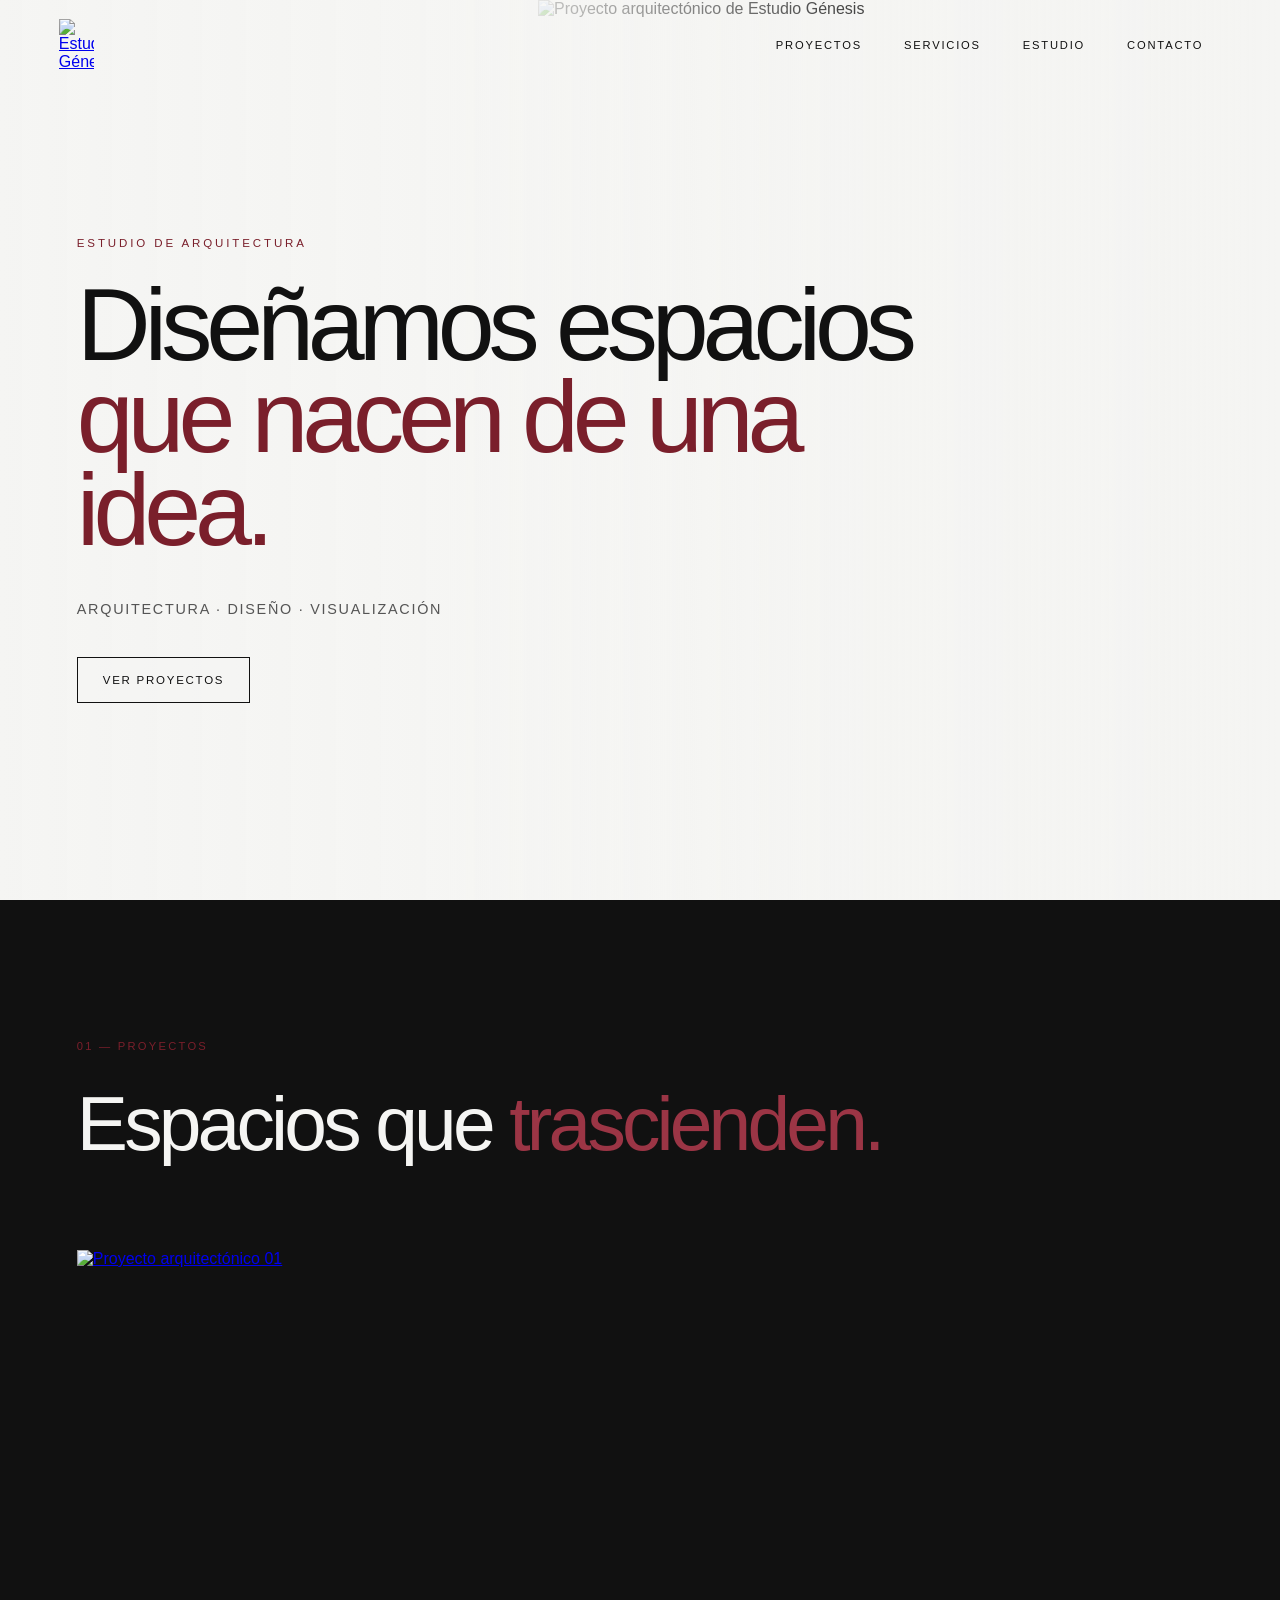
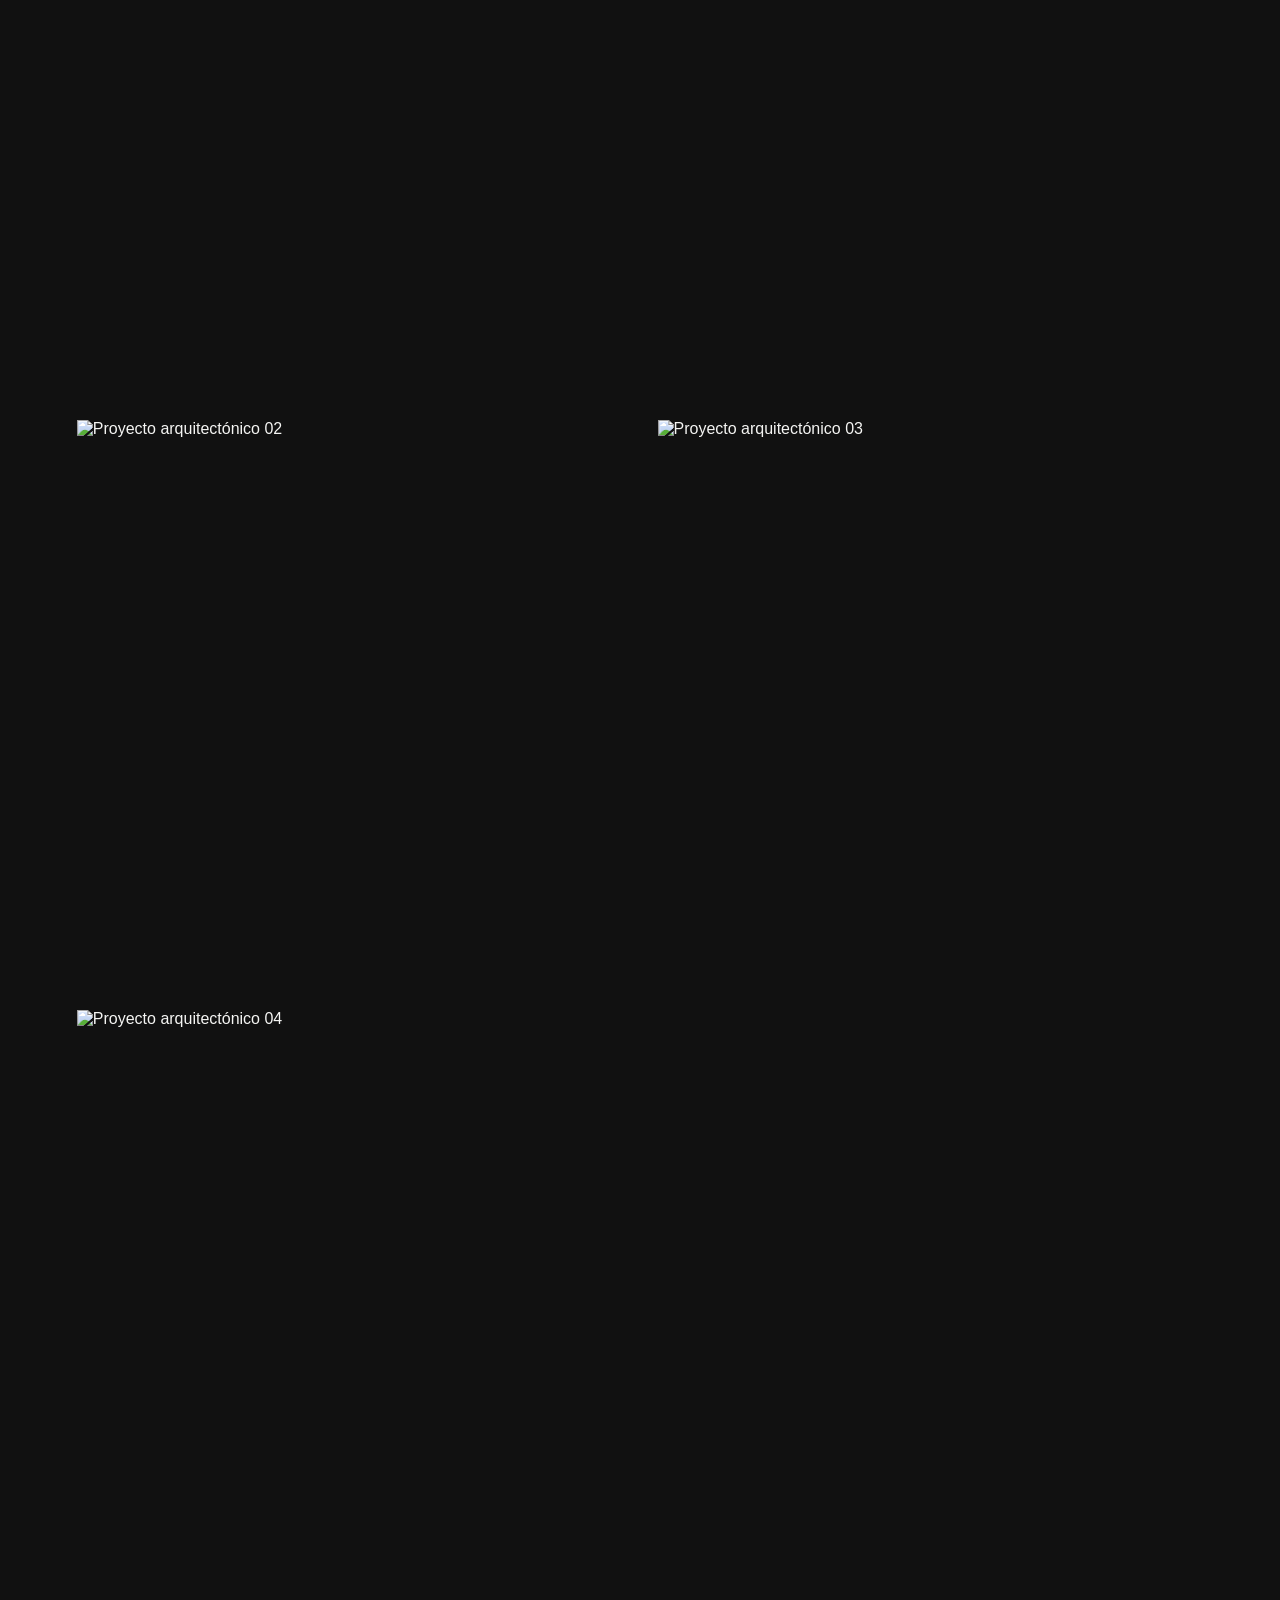
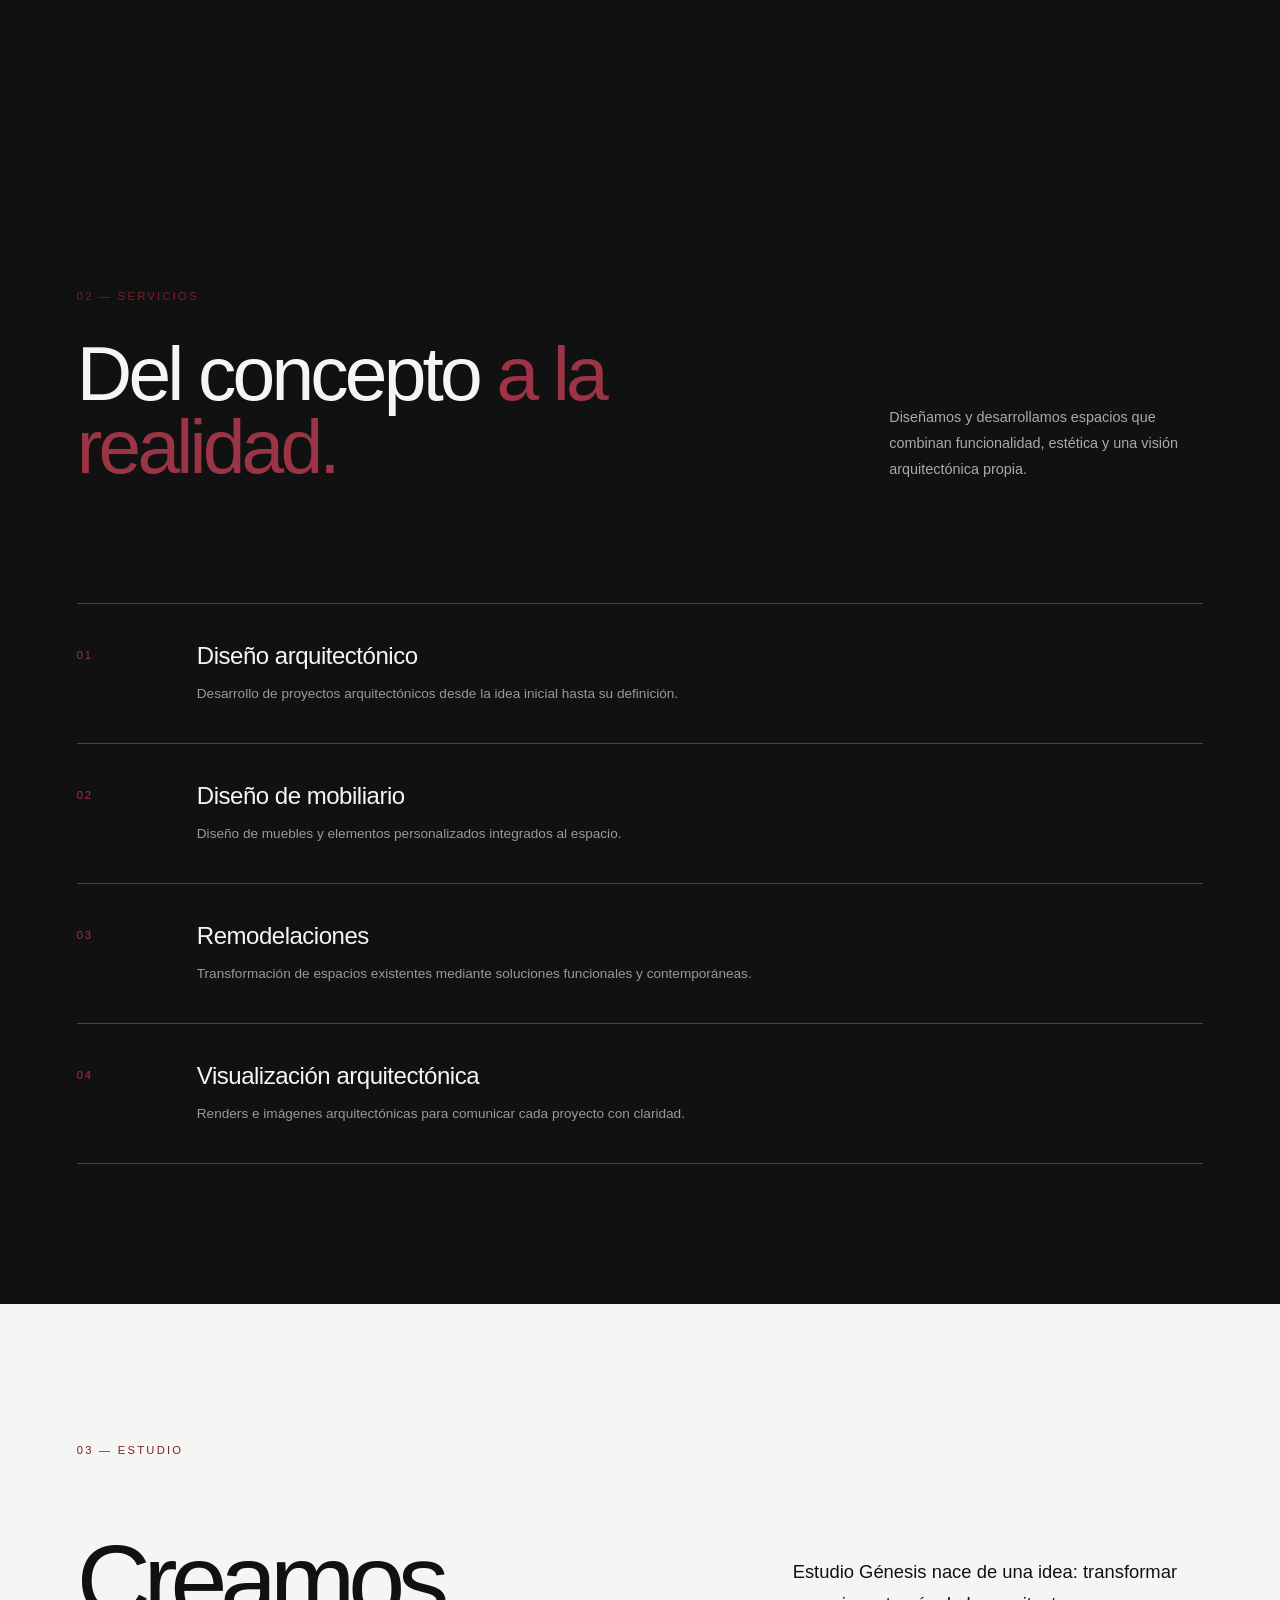
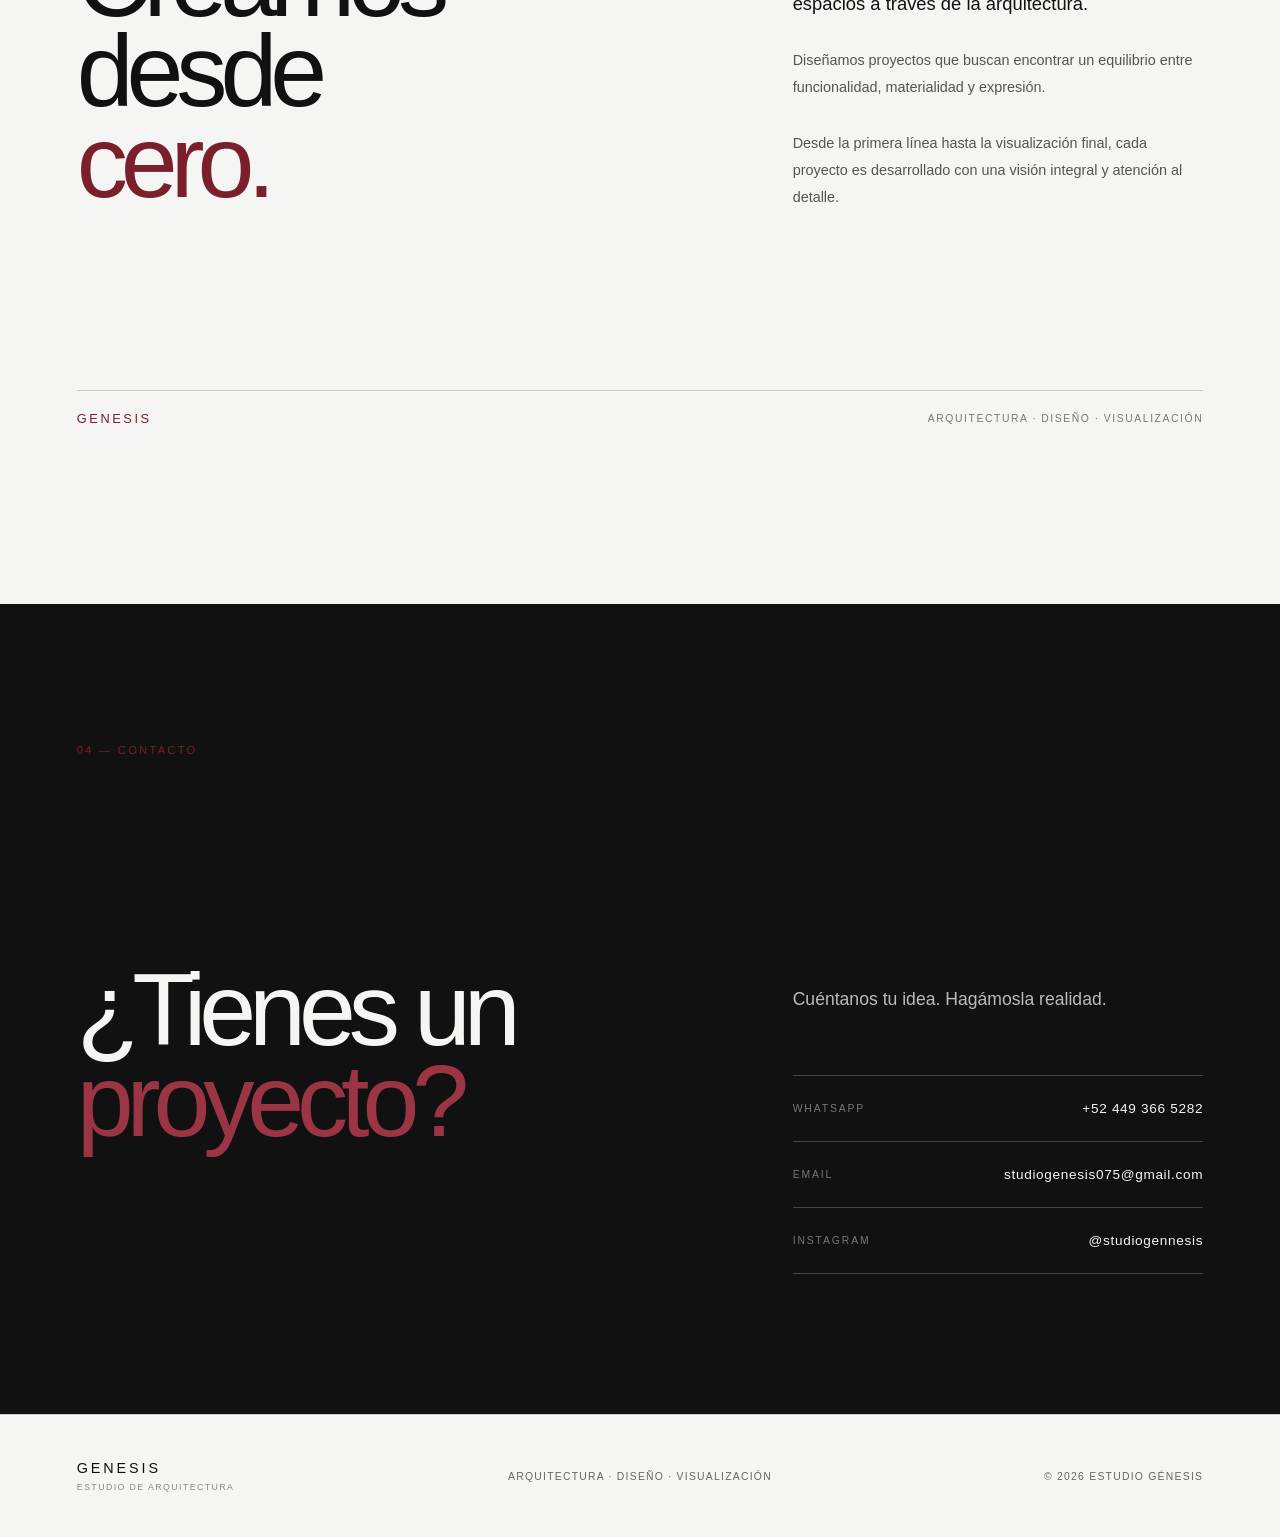
==== index.html @ 234ef37f "Add files via upload" ====
<!DOCTYPE html>
<html lang="es">

<head>

    <meta charset="UTF-8">

    <meta name="viewport" content="width=device-width, initial-scale=1.0">

    <title>Estudio Génesis — Arquitectura</title>

    <link rel="stylesheet" href="style.css">

</head>


<body>

    <!-- PANTALLA DE ENTRADA -->
<div class="intro-screen">

    <p class="intro-welcome">BIENVENIDO</p>

    <img
        src="images/logo.png"
        alt="Estudio Génesis"
        class="intro-logo">

    <img
        src="images/intro.jpg"
        alt=""
        class="intro-image">

</div>


    <!-- NAVEGACIÓN -->

    <header class="header">

        <a href="#" class="logo">
            <a href="#" class="logo">
    <img src="images/logo.png" alt="Estudio Génesis">
</a>
        </a>


        <nav class="nav">

            <a href="#proyectos">Proyectos</a>

            <a href="#servicios">Servicios</a>

            <a href="#estudio">Estudio</a>

            <a href="#contacto">Contacto</a>

        </nav>

    </header>



           <!-- HERO -->

        <section class="hero">

            <div class="hero-image">

                <img
                    src="images/proyecto-01.png"
                    alt="Proyecto arquitectónico de Estudio Génesis">

            </div>


            <div class="hero-overlay"></div>


            <div class="hero-content">

                <p class="eyebrow">
                    ESTUDIO DE ARQUITECTURA
                </p>


                <h1>

                    Diseñamos espacios

                    <span>
                        que nacen de una idea.
                    </span>

                </h1>


                <p class="description">

                    Arquitectura · Diseño · Visualización

                </p>


                <a href="#proyectos" class="button">
    VER PROYECTOS
</a>

            </div>

        </section>



                <!-- PROYECTOS -->

        <section id="proyectos" class="projects">


            <p class="section-number">
                01 — PROYECTOS
            </p>


            <h2>

                Espacios que
                <span>trascienden.</span>

            </h2>


            <div class="project-grid">


                <a href="proyecto-01.html" class="project-item project-large">

    <img
        src="images/proyecto-01.png"
        alt="Proyecto arquitectónico 01">

    <div class="project-info">
        <span>01</span>
        <h3>Proyecto residencial</h3>
    </div>

</a>



                <div class="project-item">

                    <img
                        src="images/proyecto-02.png"
                        alt="Proyecto arquitectónico 02">

                    <div class="project-info">

                        <span>02</span>

                        <h3>
                            Diseño arquitectónico
                        </h3>

                    </div>

                </div>



                <div class="project-item">

                    <img
                        src="images/proyecto-03.png"
                        alt="Proyecto arquitectónico 03">

                    <div class="project-info">

                        <span>03</span>

                        <h3>
                            Visualización arquitectónica
                        </h3>

                    </div>

                </div>



                <div class="project-item project-wide">

                    <img
                        src="images/proyecto-04.png"
                        alt="Proyecto arquitectónico 04">

                    <div class="project-info">

                        <span>04</span>

                        <h3>
                            Espacio contemporáneo
                        </h3>

                    </div>

                </div>


            </div>

        </section>



                <!-- SERVICIOS -->

        <section id="servicios" class="services">

            <p class="section-number">
                02 — SERVICIOS
            </p>


            <div class="services-header">

                <h2>

                    Del concepto
                    <span>a la realidad.</span>

                </h2>


                <p class="services-intro">

                    Diseñamos y desarrollamos espacios
                    que combinan funcionalidad, estética
                    y una visión arquitectónica propia.

                </p>

            </div>


            <div class="services-list">


                <div class="service">

                    <span class="service-number">
                        01
                    </span>

                    <div>

                        <h3>
                            Diseño arquitectónico
                        </h3>

                        <p>
                            Desarrollo de proyectos
                            arquitectónicos desde la idea
                            inicial hasta su definición.
                        </p>

                    </div>

                </div>



                <div class="service">

                    <span class="service-number">
                        02
                    </span>

                    <div>

                        <h3>
                            Diseño de mobiliario
                        </h3>

                        <p>
                            Diseño de muebles y elementos
                            personalizados integrados
                            al espacio.
                        </p>

                    </div>

                </div>



                <div class="service">

                    <span class="service-number">
                        03
                    </span>

                    <div>

                        <h3>
                            Remodelaciones
                        </h3>

                        <p>
                            Transformación de espacios
                            existentes mediante soluciones
                            funcionales y contemporáneas.
                        </p>

                    </div>

                </div>



                <div class="service">

                    <span class="service-number">
                        04
                    </span>

                    <div>

                        <h3>
                            Visualización arquitectónica
                        </h3>

                        <p>
                            Renders e imágenes arquitectónicas
                            para comunicar cada proyecto
                            con claridad.
                        </p>

                    </div>

                </div>


            </div>

        </section>



                <!-- ESTUDIO -->

        <section id="estudio" class="about">

            <p class="section-number">
                03 — ESTUDIO
            </p>


            <div class="about-content">


                <div class="about-title">

                    <h2>

                        Creamos desde
                        <span>cero.</span>

                    </h2>

                </div>



                <div class="about-text">

                    <p class="about-lead">

                        Estudio Génesis nace de una idea:
                        transformar espacios a través
                        de la arquitectura.

                    </p>


                    <p>

                        Diseñamos proyectos que buscan
                        encontrar un equilibrio entre
                        funcionalidad, materialidad y
                        expresión.

                    </p>


                    <p>

                        Desde la primera línea hasta la
                        visualización final, cada proyecto
                        es desarrollado con una visión
                        integral y atención al detalle.

                    </p>

                </div>


            </div>


            <div class="about-line">

                <span>GENESIS</span>

                <span>ARQUITECTURA · DISEÑO · VISUALIZACIÓN</span>

            </div>


        </section>



                <!-- CONTACTO -->

        <section id="contacto" class="contact">

            <p class="section-number">
                04 — CONTACTO
            </p>


            <div class="contact-content">


                <div class="contact-title">

                    <h2>

                        ¿Tienes un
                        <span>proyecto?</span>

                    </h2>

                </div>



                <div class="contact-info">

                    <p class="contact-intro">

                        Cuéntanos tu idea.
                        Hagámosla realidad.

                    </p>


                    <a
                        href="https://wa.me/524493665282"
                        class="contact-link"
                        target="_blank">

                        <span>WHATSAPP</span>

                        <strong>
                            +52 449 366 5282
                        </strong>

                    </a>


                    <a
                        href="mailto:studiogenesis075@gmail.com"
                        class="contact-link">

                        <span>EMAIL</span>

                        <strong>
                            studiogenesis075@gmail.com
                        </strong>

                    </a>


                    <a
                        href="https://instagram.com/studiogennesis"
                        class="contact-link"
                        target="_blank">

                        <span>INSTAGRAM</span>

                        <strong>
                            @studiogennesis
                        </strong>

                    </a>

                </div>


            </div>


        </section>

    </main>



        <!-- PIE DE PÁGINA -->

    <footer>

        <div class="footer-brand">

            <strong>
                GENESIS
            </strong>

            <span>
                ESTUDIO DE ARQUITECTURA
            </span>

        </div>


        <div class="footer-center">

            <span>
                Arquitectura · Diseño · Visualización
            </span>

        </div>


        <div class="footer-copy">

            <span>
                © 2026 ESTUDIO GÉNESIS
            </span>

        </div>

    </footer>


</body>

<script>
    const projects = document.querySelectorAll(".project-item");

    const projectObserver = new IntersectionObserver(
        (entries) => {

            entries.forEach((entry) => {

                if (entry.isIntersecting) {
                    entry.target.classList.add("show");
                }

            });

        },
        {
            threshold: 0.15
        }
    );

    projects.forEach((project) => {
        projectObserver.observe(project);
    });
</script>

</html>
---- style.css ----
/* =========================================
   ESTUDIO GÉNESIS
   DISEÑO PRINCIPAL
   ========================================= */


/* ---------- CONFIGURACIÓN GENERAL ---------- */

* {
    margin: 0;
    padding: 0;
    box-sizing: border-box;
}


html {
    scroll-behavior: smooth;
    scroll-padding-top: 0px;
}


body {
    background-color: #f5f5f3;
    color: #111111;
    font-family: Arial, Helvetica, sans-serif;
}


/* ---------- HEADER ---------- */

.header {
    width: 100%;
    height: 90px;

    display: flex;
    align-items: center;
    justify-content: space-between;

    padding: 0 6vw;

    position: absolute;
    top: 0;
    left: 0;

    z-index: 100;
}


/* LOGO */

.logo {
    display: flex;
    align-items: center;

    transform: translateX(-350px);
}

.logo img {
    width: 105px;
}


.logo img {
    width: 35px;
    height: auto;

    display: block;
}


/* NAVEGACIÓN */

.nav {
    display: flex;

    align-items: center;

    gap: 42px;
}


.nav a {
    position: relative;

    color: #111111;

    text-decoration: none;

    font-size: 0.7rem;

    font-weight: 500;

    letter-spacing: 0.16em;

    text-transform: uppercase;

    transition: color 0.3s ease;
}


.nav a::after {
    content: "";

    position: absolute;

    left: 0;
    bottom: -8px;

    width: 0;
    height: 1px;

    background-color: #7a1f2b;

    transition: width 0.3s ease;
}


.nav a:hover {
    color: #7a1f2b;
}


.nav a:hover::after {
    width: 100%;
}


/* ---------- HERO ---------- */

.hero {
    min-height: 100vh;

    display: flex;
    align-items: center;

    padding: 120px 6vw 80px;

    position: relative;

    overflow: hidden;
}


.hero-content {
    max-width: 900px;
}


/* TEXTO PEQUEÑO */

.eyebrow {
    font-size: 0.72rem;

    letter-spacing: 0.25em;

    text-transform: uppercase;

    margin-bottom: 30px;

    color: #7a1f2b;
}


/* TITULAR */

.hero h1 {
    font-size: clamp(4rem, 8vw, 8.5rem);

    line-height: 0.9;

    font-weight: 500;

    letter-spacing: -0.06em;

    max-width: 1000px;
}


.hero h1 span {
    display: block;

    color: #7a1f2b;
}


/* DESCRIPCIÓN */

.description {
    margin-top: 45px;

    font-size: 0.9rem;

    letter-spacing: 0.12em;

    text-transform: uppercase;

    color: #555555;
}


/* BOTÓN */

.button {
    display: inline-block;

    margin-top: 40px;

    padding: 16px 25px;

    border: 1px solid #111111;

    color: #111111;

    text-decoration: none;

    font-size: 0.72rem;

    letter-spacing: 0.15em;

    transition: all 0.3s ease;
}


.button:hover {
    background-color: #111111;

    color: #ffffff;
}

.hero-menu {
    display: flex;
    flex-wrap: wrap;
    gap: 14px;
    margin-top: 40px;
}

.hero-menu a {
    display: inline-block;
    padding: 16px 24px;

    border: 1px solid #111111;

    color: #111111;
    text-decoration: none;

    font-size: 0.7rem;
    letter-spacing: 0.15em;
    text-transform: uppercase;

    transition:
        background-color 0.3s ease,
        color 0.3s ease,
        border-color 0.3s ease;
}

.hero-menu a:hover {
    background-color: #111111;
    color: #ffffff;
    border-color: #111111;
}


/* ---------- SECCIONES ---------- */

.projects,
.services,
.about,
.contact {
    min-height: 100vh;

    padding: 140px 6vw;
}

.projects {
    background-color: #111111;
    color: #f5f5f3;
}

.projects h2 span {
    color: #9b3545;
}

.project-info {
    border-color: #444444;
}

.project-info h3 {
    color: #f5f5f3;
}

.project-info span {
    color: #9b3545;
}


/* NÚMERO DE SECCIÓN */

.section-number {
    font-size: 0.7rem;

    letter-spacing: 0.2em;

    color: #7a1f2b;

    margin-bottom: 35px;
}


/* TÍTULOS */

.projects h2,
.services h2,
.about h2,
.contact h2 {
    font-size: clamp(3rem, 6vw, 7rem);

    line-height: 0.95;

    font-weight: 500;

    letter-spacing: -0.05em;
}


.projects h2 span,
.services h2 span,
.about h2 span {
    color: #7a1f2b;
}

.projects h2 span {
    color: #9b3545;
}


/* =========================================
   FOOTER
   ========================================= */

footer {
    padding: 45px 6vw;

    display: grid;

    grid-template-columns: 1fr 1fr 1fr;

    align-items: center;

    border-top: 1px solid #cccccc;

    background-color: #f5f5f3;

    font-size: 0.65rem;

    letter-spacing: 0.12em;

    text-transform: uppercase;

    color: #666666;
}


/* ---------- MARCA ---------- */

.footer-brand {
    display: flex;

    flex-direction: column;

    gap: 6px;
}


.footer-brand strong {
    color: #111111;

    font-size: 0.9rem;

    font-weight: 500;

    letter-spacing: 0.2em;
}


.footer-brand span {
    font-size: 0.55rem;

    letter-spacing: 0.16em;

    color: #888888;
}


/* ---------- CENTRO ---------- */

.footer-center {
    text-align: center;
}


/* ---------- COPYRIGHT ---------- */

.footer-copy {
    text-align: right;
}


/* =========================================
   FOOTER — CELULAR
   ========================================= */

@media (max-width: 600px) {

    footer {
        grid-template-columns: 1fr;

        gap: 25px;

        align-items: start;
    }


    .footer-center {
        text-align: left;
    }


    .footer-copy {
        text-align: left;
    }

}

.hero-menu {
    gap: 10px;
    margin-top: 30px;
}

.hero-menu a {
    padding: 13px 16px;
    font-size: 0.58rem;
    letter-spacing: 0.1em;
}


/* =========================================
   TABLET
   ========================================= */

@media (max-width: 900px) {

    .nav {
        gap: 18px;
    }


    .hero h1 {
        font-size: clamp(3.5rem, 10vw, 6rem);
    }

}


/* =========================================
   CELULAR
   ========================================= */

@media (max-width: 600px) {

    .header {
    padding: 0 4vw;
}


    .nav {
        display: flex;
        gap: 12px;
    }

    .nav a {
        font-size: 0.55rem;
        letter-spacing: 0.08em;
    }


    .hero {
        padding: 120px 5vw 70px;
    }


    .hero h1 {
        font-size: clamp(3.3rem, 15vw, 5rem);

        line-height: 0.92;
    }


    .projects,
    .services,
    .about,
    .contact {
        padding: 100px 5vw;
    }


    footer {
        flex-direction: column;

        gap: 15px;
    }

}
/* =========================================
   GALERÍA DE PROYECTOS
   ========================================= */

.project-grid {
    margin-top: 90px;

    display: grid;

    grid-template-columns: repeat(2, 1fr);

    gap: 70px 35px;
}


/* ---------- TARJETAS ---------- */

.project-item {
    position: relative;
    overflow: hidden;
    cursor: pointer;

    opacity: 0;
    transform: translateY(60px);
    transition:
        opacity 1s ease,
        transform 1s cubic-bezier(0.22, 1, 0.36, 1);
}

.project-item.show {
    opacity: 1;
    transform: translateY(0);
}

.project-item::after {
    content: "";
    position: absolute;
    inset: 0;
    background: rgba(0, 0, 0, 0.25);
    opacity: 0;
    transition: opacity 0.5s ease;
    pointer-events: none;
}

.project-item:hover::after {
    opacity: 1;
}


/* ---------- IMÁGENES ---------- */

.project-item img {
    width: 100%;

    height: 520px;

    object-fit: cover;

    display: block;

    transition: transform 0.8s ease;
}


/* PROYECTO PRINCIPAL */

.project-large {
    grid-column: span 2;
}


.project-large img {
    height: 700px;
}


/* PROYECTO ANCHO */

.project-wide {
    grid-column: span 2;
}


.project-wide img {
    height: 600px;
}


/* ---------- EFECTO HOVER ---------- */

.project-item:hover img {
    transform: scale(1.035);
}


/* ---------- INFORMACIÓN ---------- */

.project-info {
    position: absolute;
    left: 35px;
    right: 35px;
    bottom: 30px;

    display: flex;
    justify-content: space-between;
    align-items: baseline;

    padding-top: 18px;
    border-top: 1px solid rgba(245, 245, 243, 0.35);

    opacity: 0;
    transform: translateY(20px);

    transition:
        opacity 0.5s ease,
        transform 0.5s ease;

    z-index: 3;
}

.project-item:hover .project-info {
    opacity: 1;
    transform: translateY(0);

    left: 20px;
    right: 20px;
    bottom: 20px;
}


.project-info span {
    font-size: 0.65rem;

    letter-spacing: 0.15em;

    color: #7a1f2b;
}


.project-info h3 {
    font-size: 0.85rem;

    font-weight: 400;

    letter-spacing: 0.08em;

    text-transform: uppercase;
}


/* =========================================
   GALERÍA — CELULAR
   ========================================= */

@media (max-width: 600px) {

    .project-grid {
        grid-template-columns: 1fr;

        gap: 50px;

        margin-top: 60px;
    }


    .project-large,
    .project-wide {
        grid-column: span 1;
    }


    .project-item img,
    .project-large img,
    .project-wide img {
        height: 420px;
    }


    .project-info h3 {
        font-size: 0.7rem;
    }

}
/* =========================================
   HERO — IMAGEN ARQUITECTÓNICA
   ========================================= */

.hero {
    position: relative;

    min-height: 100vh;

    overflow: hidden;
}


/* ---------- IMAGEN ---------- */

.hero-image {
    position: absolute;
    top: 0;
    right: 0;
    width: 58%;
    height: 100%;
    z-index: 0;

    opacity: 0;

    animation: heroImageIn 1.4s ease-out 2.2s forwards;
}

@keyframes heroImageIn {

    from {
        opacity: 0;
        transform: scale(1.03);
    }

    to {
        opacity: 1;
        transform: scale(1);
    }

}


.hero-image img {
    width: 100%;
    height: 100%;

    object-fit: cover;

    display: block;
}


/* ---------- DEGRADADO ---------- */

.hero-overlay {
    position: absolute;

    inset: 0;

    z-index: 1;

    background:
        linear-gradient(
            90deg,
            #f5f5f3 0%,
            rgba(245,245,243,0.96) 35%,
            rgba(245,245,243,0.25) 65%,
            rgba(245,245,243,0) 100%
        );
}


/* ---------- CONTENIDO ---------- */

.hero-content {
    position: relative;
    z-index: 2;
    max-width: 900px;

    opacity: 0;

    animation: heroContentIn 1s ease-out 2.3s forwards;
}

@keyframes heroContentIn {

    from {
        opacity: 0;
        transform: translateY(25px);
    }

    to {
        opacity: 1;
        transform: translateY(0);
    }

}


/* ---------- AJUSTE DEL TÍTULO ---------- */

.hero h1 {
    max-width: 850px;
}


/* ---------- BOTÓN ---------- */

.hero .button {
    background-color: rgba(245,245,243,0.75);

    backdrop-filter: blur(5px);
}


/* =========================================
   HERO — CELULAR
   ========================================= */

@media (max-width: 600px) {

    .hero {
        min-height: 100vh;

        align-items: flex-end;
    }


    .hero-image {
        width: 100%;

        height: 65%;
    }


    .hero-overlay {
        background:
            linear-gradient(
                180deg,
                rgba(245,245,243,0) 0%,
                rgba(245,245,243,0.15) 35%,
                #f5f5f3 78%
            );
    }


    .hero-content {
        padding-bottom: 20px;
    }

}
/* =========================================
   SERVICIOS
   ========================================= */

.services {
    background-color: #111111;

    color: #f5f5f3;
}


/* ---------- ENCABEZADO ---------- */

.services-header {
    display: grid;

    grid-template-columns: 1.4fr 0.6fr;

    gap: 80px;

    align-items: end;

    margin-bottom: 120px;
}


.services-header h2 {
    margin: 0;
}


.services-header h2 span {
    color: #9b3545;
}


.services-intro {
    max-width: 400px;

    font-size: 0.9rem;

    line-height: 1.8;

    color: #aaaaaa;
}


/* ---------- LISTA ---------- */

.services-list {
    border-top: 1px solid #444444;
}


/* ---------- SERVICIO ---------- */

.service {
    display: grid;

    grid-template-columns: 80px 1fr;

    gap: 40px;

    padding: 38px 0;

    border-bottom: 1px solid #444444;

    transition: padding-left 0.4s ease;
}


.service:hover {
    padding-left: 20px;
}


/* ---------- NÚMERO ---------- */

.service-number {
    font-size: 0.7rem;

    letter-spacing: 0.15em;

    color: #9b3545;

    padding-top: 7px;
}


/* ---------- TÍTULO ---------- */

.service h3 {
    margin: 0;

    font-size: 1.5rem;

    font-weight: 400;

    letter-spacing: -0.02em;
}


/* ---------- DESCRIPCIÓN ---------- */

.service p {
    max-width: 600px;

    margin-top: 12px;

    font-size: 0.85rem;

    line-height: 1.7;

    color: #999999;
}


/* =========================================
   SERVICIOS — CELULAR
   ========================================= */

@media (max-width: 600px) {

    .services-header {
        grid-template-columns: 1fr;

        gap: 40px;

        margin-bottom: 70px;
    }


    .service {
        grid-template-columns: 45px 1fr;

        gap: 20px;

        padding: 30px 0;
    }


    .service h3 {
        font-size: 1.2rem;
    }


    .service:hover {
        padding-left: 0;
    }

}
/* =========================================
   ESTUDIO / ABOUT
   ========================================= */

.about {
    background-color: #f5f5f3;
}


/* ---------- CONTENIDO ---------- */

.about-content {
    display: grid;

    grid-template-columns: 1.2fr 0.8fr;

    gap: 100px;

    align-items: start;

    margin-top: 80px;
}


/* ---------- TÍTULO ---------- */

.about-title h2 {
    margin: 0;

    font-size: clamp(4rem, 8vw, 9rem);

    line-height: 0.88;

    font-weight: 500;

    letter-spacing: -0.07em;
}


.about-title h2 span {
    display: block;

    color: #7a1f2b;
}


/* ---------- TEXTO ---------- */

.about-text {
    max-width: 520px;

    padding-top: 20px;
}


.about-text p {
    margin-bottom: 28px;

    font-size: 0.9rem;

    line-height: 1.9;

    color: #555555;
}


.about-text .about-lead {
    font-size: 1.15rem;

    line-height: 1.7;

    color: #111111;
}


/* ---------- LÍNEA INFERIOR ---------- */

.about-line {
    display: flex;

    justify-content: space-between;

    align-items: center;

    margin-top: 150px;

    padding-top: 20px;

    border-top: 1px solid #cccccc;

    font-size: 0.65rem;

    letter-spacing: 0.15em;

    color: #777777;
}


.about-line span:first-child {
    color: #7a1f2b;

    font-size: 0.8rem;

    letter-spacing: 0.2em;
}


/* =========================================
   ESTUDIO — CELULAR
   ========================================= */

@media (max-width: 600px) {

    .about-content {
        grid-template-columns: 1fr;

        gap: 50px;

        margin-top: 50px;
    }


    .about-title h2 {
        font-size: clamp(4rem, 16vw, 6rem);
    }


    .about-text {
        padding-top: 0;
    }


    .about-line {
        flex-direction: column;

        align-items: flex-start;

        gap: 15px;

        margin-top: 80px;
    }

}
/* =========================================
   CONTACTO
   ========================================= */

.contact {
    background-color: #111111;

    color: #f5f5f3;

    min-height: 90vh;

    display: flex;

    flex-direction: column;

    justify-content: space-between;
}


/* ---------- CONTENIDO ---------- */

.contact-content {
    display: grid;

    grid-template-columns: 1.2fr 0.8fr;

    gap: 100px;

    margin-top: 80px;
}


/* ---------- TÍTULO ---------- */

.contact-title h2 {
    margin: 0;

    font-size: clamp(4rem, 8vw, 9rem);

    line-height: 0.88;

    font-weight: 500;

    letter-spacing: -0.07em;
}


.contact-title h2 span {
    display: block;

    color: #9b3545;
}


/* ---------- INFORMACIÓN ---------- */

.contact-info {
    max-width: 500px;

    padding-top: 20px;
}


.contact-intro {
    margin-bottom: 60px;

    font-size: 1.1rem;

    line-height: 1.7;

    color: #bbbbbb;
}


/* ---------- ENLACES ---------- */

.contact-link {
    display: flex;

    justify-content: space-between;

    align-items: center;

    gap: 30px;

    padding: 25px 0;

    border-top: 1px solid #444444;

    color: #f5f5f3;

    text-decoration: none;

    transition: padding-left 0.4s ease;
}


.contact-link:last-child {
    border-bottom: 1px solid #444444;
}


.contact-link:hover {
    padding-left: 15px;

    color: #9b3545;
}


.contact-link span {
    font-size: 0.65rem;

    letter-spacing: 0.18em;

    color: #777777;
}


.contact-link strong {
    font-size: 0.85rem;

    font-weight: 400;

    letter-spacing: 0.05em;

    text-align: right;
}


/* =========================================
   CONTACTO — CELULAR
   ========================================= */

@media (max-width: 600px) {

    .contact-content {
        grid-template-columns: 1fr;

        gap: 60px;

        margin-top: 50px;
    }


    .contact-title h2 {
        font-size: clamp(4rem, 16vw, 6rem);
    }


    .contact-info {
        padding-top: 0;
    }


    .contact-intro {
        margin-bottom: 40px;
    }


    .contact-link {
        flex-direction: column;

        align-items: flex-start;

        gap: 10px;
    }


    .contact-link strong {
        text-align: left;

        font-size: 0.8rem;
    }


    .contact-link:hover {
        padding-left: 0;
    }

}

/* PANTALLA DE ENTRADA */

.intro-screen {
    position: fixed;
    inset: 0;

    background-color: #f5f5f3;

    display: flex;
    align-items: center;
    justify-content: center;

    z-index: 9999;

    animation: introScreen 2.5s ease-in-out forwards;
    pointer-events: none;
}

.intro-welcome {
    position: absolute;

    color: #7a1f2b;

    font-family: "Segoe Print", "Bradley Hand", cursive;
    font-size: clamp(3rem, 7vw, 6rem);
    font-weight: 400;
    letter-spacing: 0.03em;
    line-height: 1;

    text-transform: uppercase;
    margin: 0;

    opacity: 0;
    transform: translateY(30px);
    animation: welcomeIn 1s cubic-bezier(0.22, 1, 0.36, 1) 0.2s forwards;
}

@keyframes welcomeIn {

    from {
        opacity: 0;
        transform: translateY(30px);
    }

    to {
        opacity: 1;
        transform: translateY(0);
    }

}

@keyframes introScreen {

    0% {
        opacity: 1;
    }

    70% {
        opacity: 1;
    }

    100% {
        opacity: 0;
        visibility: hidden;
    }

}

.intro-logo {
    width: 360px;
    max-width: 70vw;
    height: auto;
    display: block;

    opacity: 0;

    animation: introLogo 2.3s ease-in-out forwards;
}

@keyframes introLogo {

    0% {
        opacity: 0;
        transform: scale(0.96);
    }

    25% {
        opacity: 1;
        transform: scale(1);
    }

    65% {
        opacity: 1;
        transform: scale(1);
    }

    100% {
        opacity: 0;
        transform: scale(1.02);
    }

}

@keyframes introLogo {

    0% {
        opacity: 0;
    }

    25% {
        opacity: 1;
    }

    65% {
        opacity: 1;
    }

    100% {
        opacity: 0;
    }

}

/* ========================================
   PÁGINA INDIVIDUAL DE PROYECTO
======================================== */

.project-page {
    background-color: #f5f5f3;
    color: #111111;
}


/* HERO DEL PROYECTO */

.project-hero {
    min-height: 75vh;
    padding: 180px 6vw 80px;

    display: flex;
    flex-direction: column;
    justify-content: flex-end;
}

.project-hero h1 {
    max-width: 1000px;
    margin: 0;

    font-size: clamp(4rem, 9vw, 10rem);
    line-height: 0.88;
    font-weight: 500;
    letter-spacing: -0.07em;
}

.project-hero h1 span {
    display: block;
    color: #7a1f2b;
}

.project-meta {
    display: flex;
    gap: 50px;

    margin-top: 60px;
    padding-top: 20px;

    border-top: 1px solid #cccccc;

    font-size: 0.65rem;
    letter-spacing: 0.16em;
    color: #666666;
}


/* IMAGEN PRINCIPAL */

.project-main-image {
    width: 100%;
    padding: 0 6vw;
}

.project-main-image img {
    width: 100%;
    height: 75vh;

    object-fit: cover;
    display: block;
}


/* DESCRIPCIÓN */

.project-description {
    display: grid;
    grid-template-columns: 1fr 1fr;
    gap: 100px;

    padding: 150px 12vw;
}

.project-description p {
    max-width: 550px;

    margin-bottom: 30px;

    font-size: 1rem;
    line-height: 1.9;
    color: #555555;
}

.project-description div:last-child p:first-child {
    font-size: 1.25rem;
    line-height: 1.7;
    color: #111111;
}


/* IMAGEN SECUNDARIA */

.project-secondary-image {
    width: 70%;
    margin-left: 18%;
}

.project-secondary-image img {
    width: 100%;
    height: 650px;

    object-fit: cover;
    display: block;
}


/* NAVEGACIÓN */

.project-navigation {
    display: flex;
    justify-content: space-between;
    align-items: center;

    margin: 150px 6vw 100px;
    padding-top: 25px;

    border-top: 1px solid #cccccc;
}

.project-navigation a {
    color: #111111;
    text-decoration: none;

    font-size: 0.65rem;
    letter-spacing: 0.16em;

    transition: color 0.3s ease;
}

.project-navigation a:hover {
    color: #7a1f2b;
}


/* RESPONSIVE */

@media (max-width: 600px) {

    .project-hero {
        min-height: 70vh;
        padding: 150px 5vw 60px;
    }

    .project-hero h1 {
        font-size: clamp(4rem, 17vw, 6rem);
    }

    .project-meta {
        flex-direction: column;
        gap: 12px;
        margin-top: 45px;
    }

    .project-main-image {
        padding: 0 5vw;
    }

    .project-main-image img {
        height: 55vh;
    }

    .project-description {
        grid-template-columns: 1fr;
        gap: 40px;

        padding: 100px 5vw;
    }

    .project-secondary-image {
        width: 90%;
        margin-left: 5%;
    }

    .project-secondary-image img {
        height: 450px;
    }

    .project-navigation {
        margin: 100px 5vw 70px;
    }

}
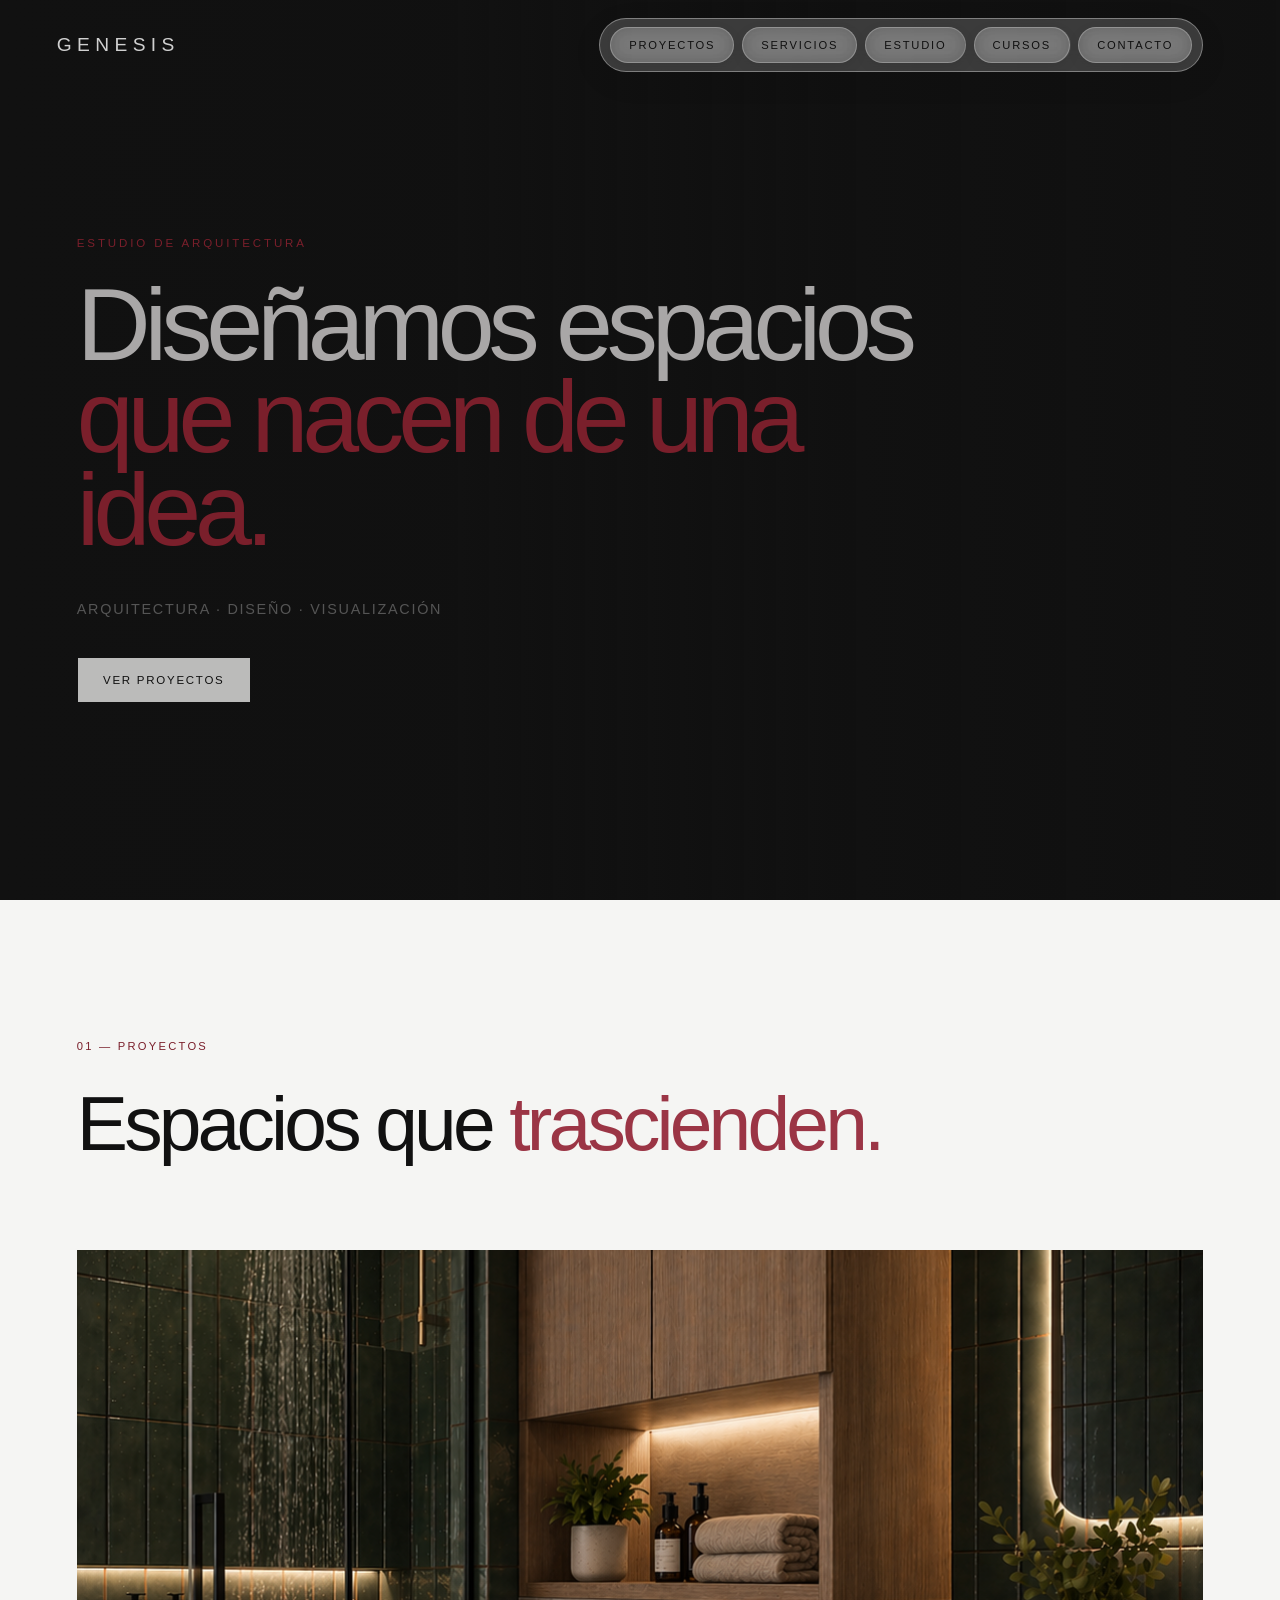
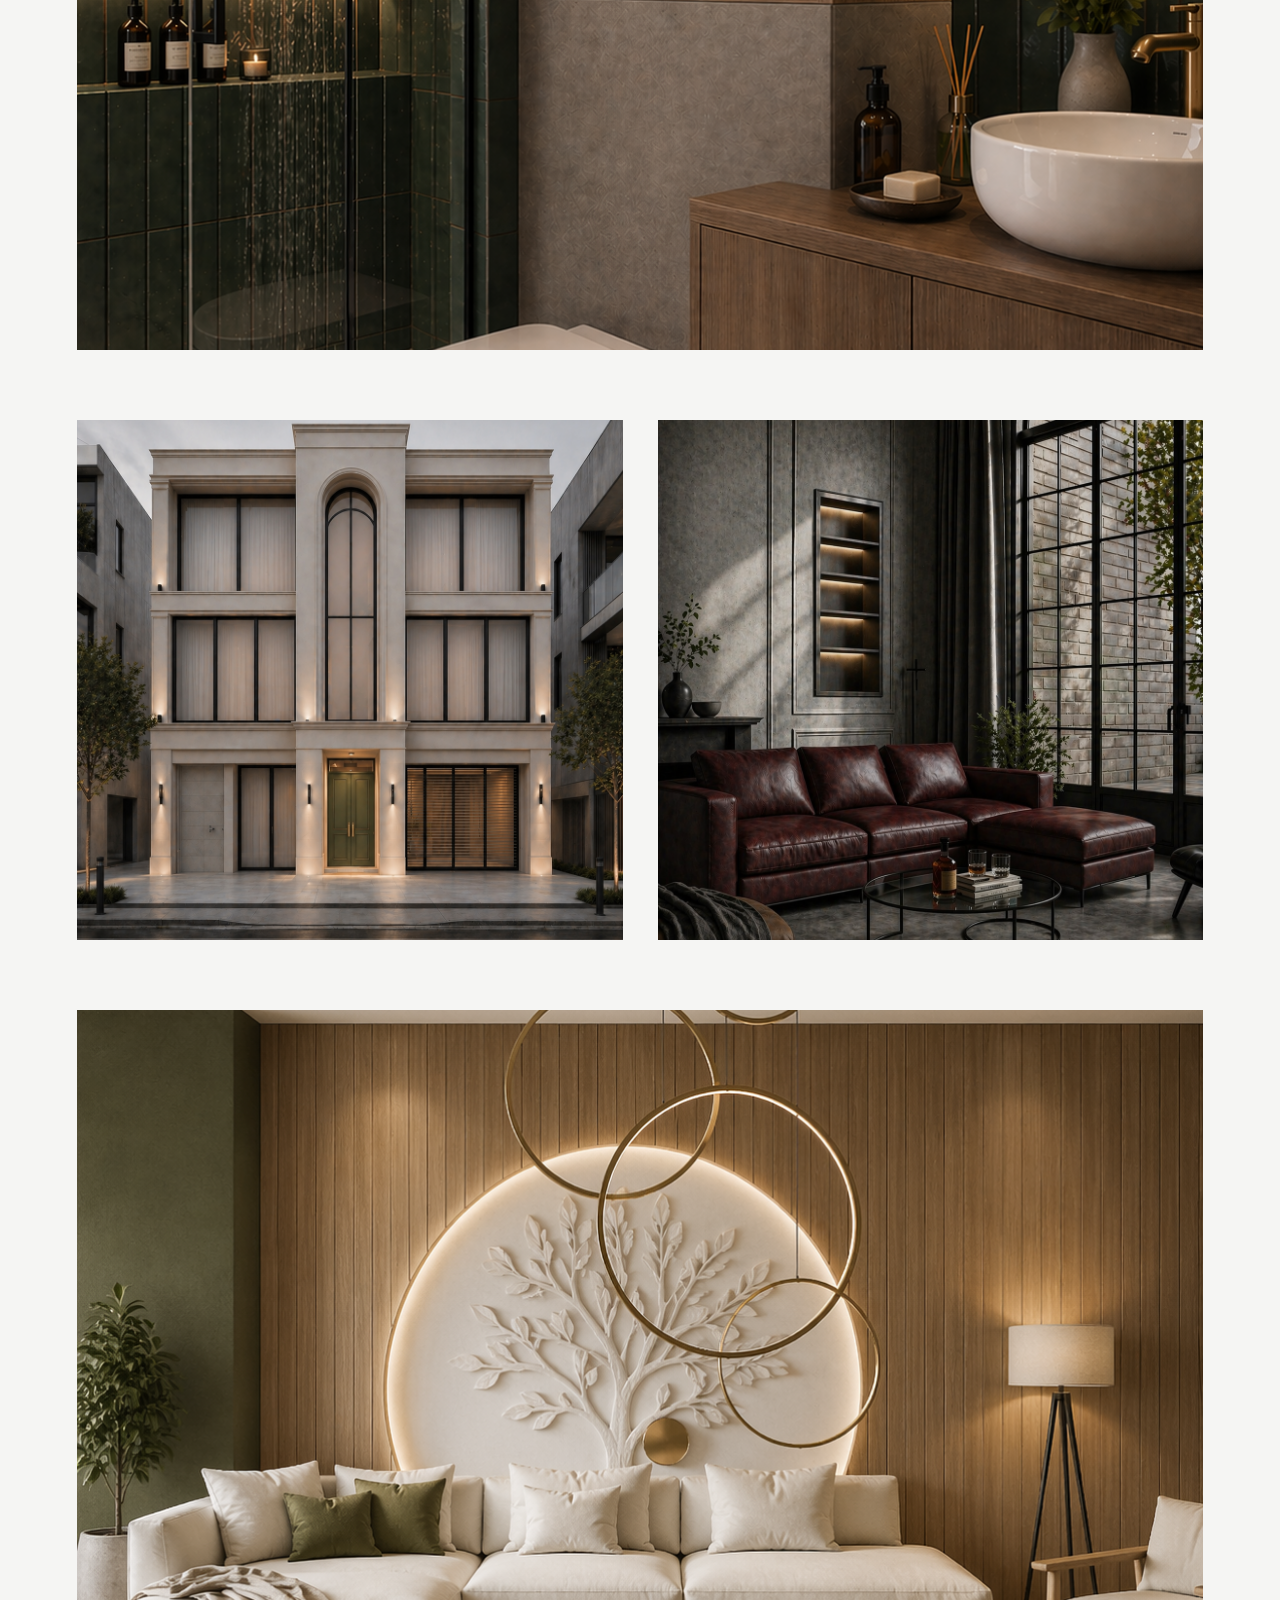
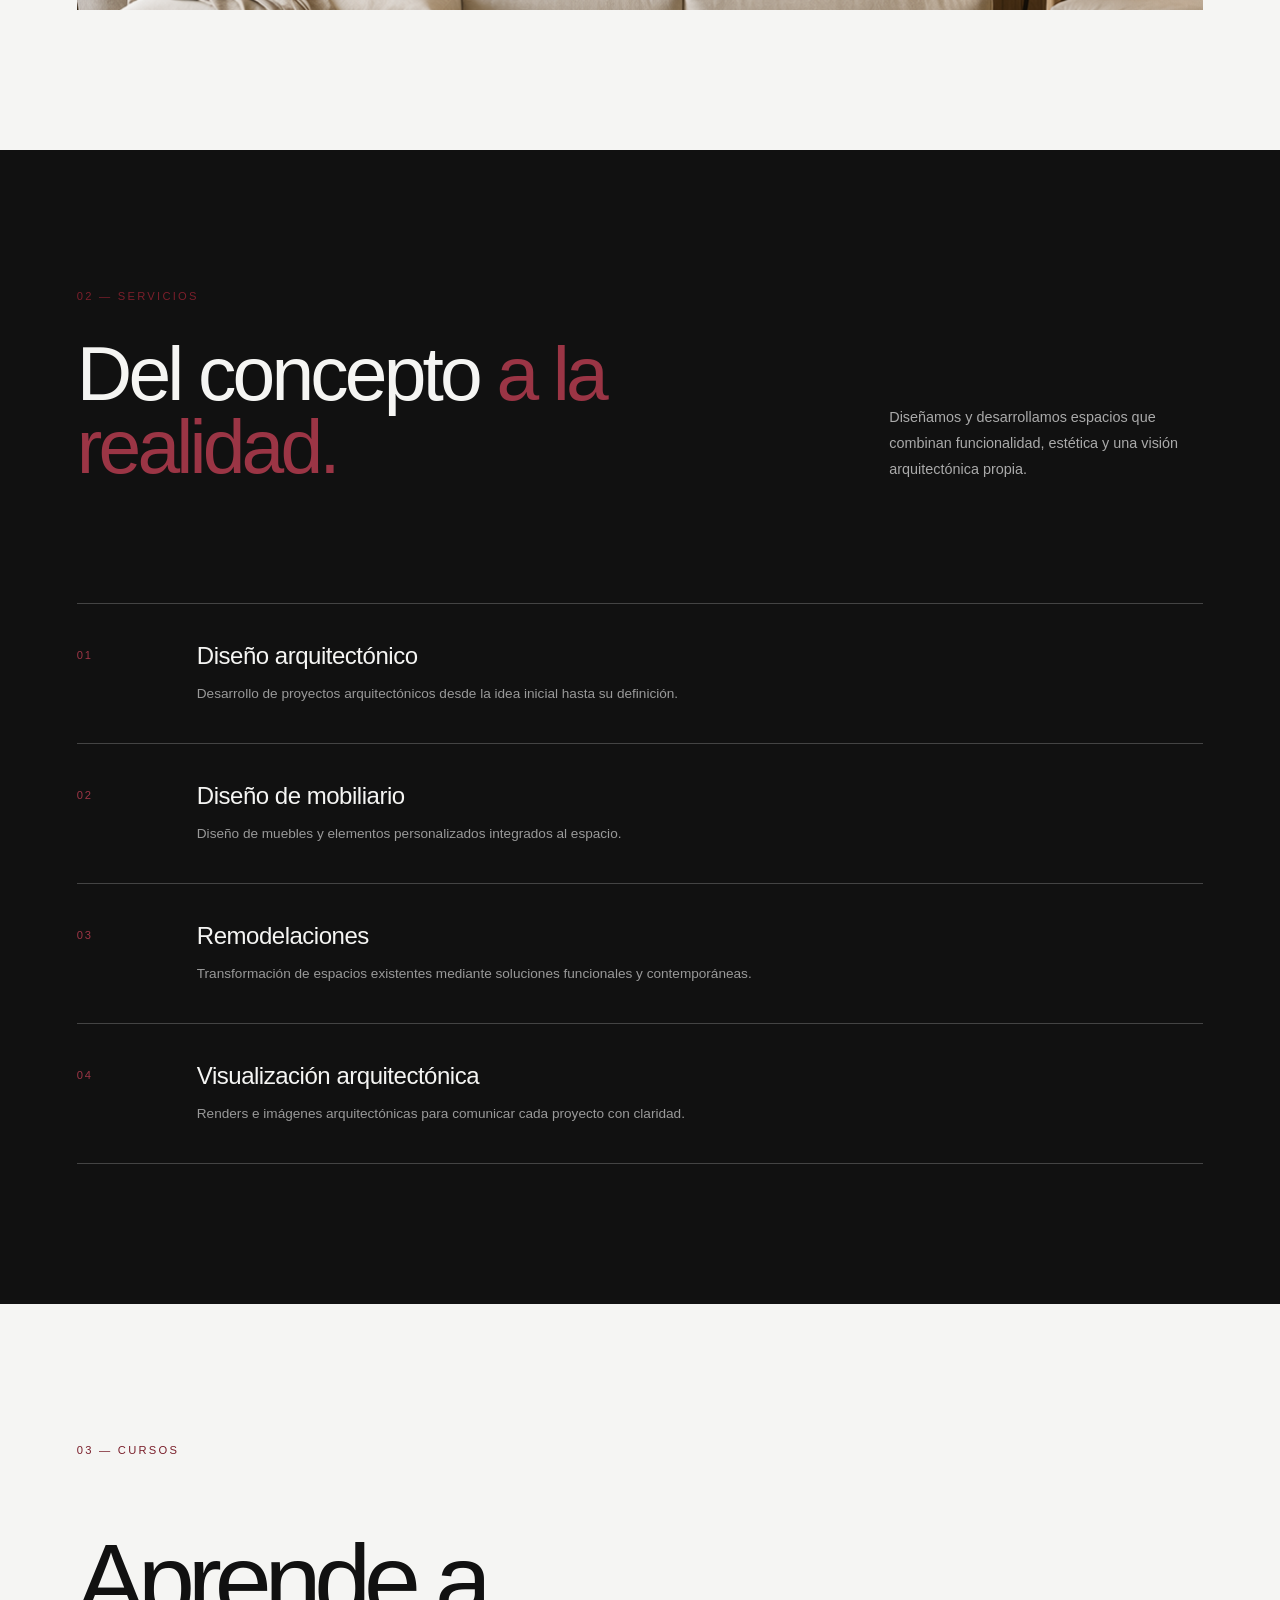
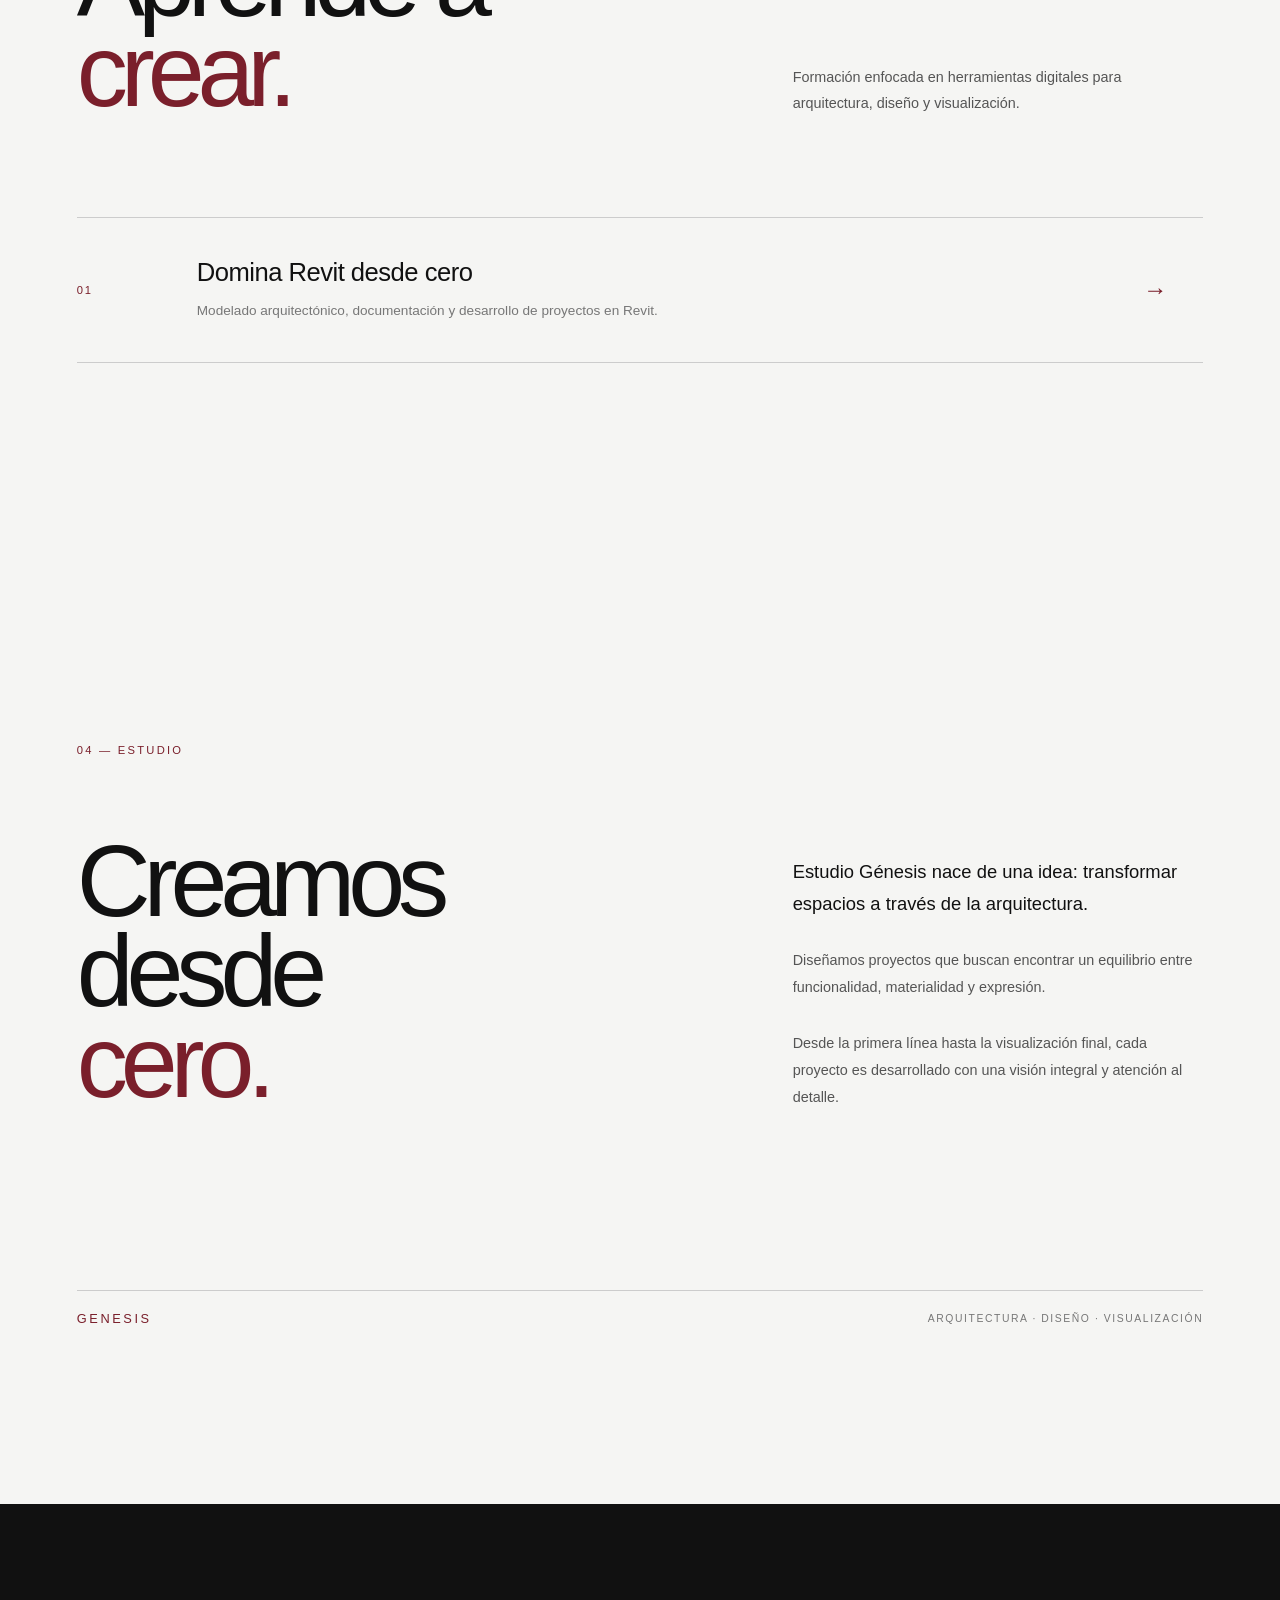
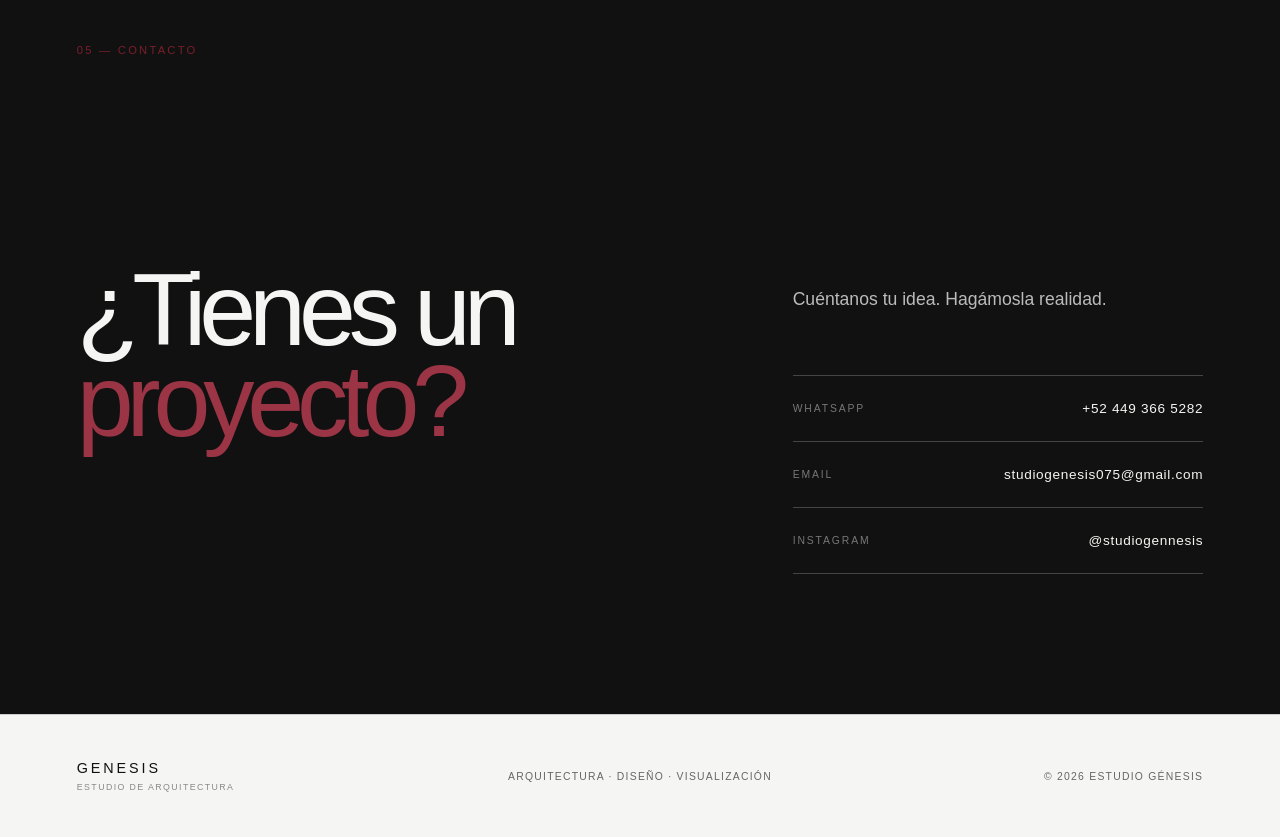
==== commit bfb55ac2: "Add files via upload" ====
--- a/index.html
+++ b/index.html
@@ -16,20 +16,19 @@
 
 <body>
 
-    <!-- PANTALLA DE ENTRADA -->
+<!-- PANTALLA DE ENTRADA -->
+
 <div class="intro-screen">
 
-    <p class="intro-welcome">BIENVENIDO</p>
-
-    <img
-        src="images/logo.png"
-        alt="Estudio Génesis"
-        class="intro-logo">
-
-    <img
-        src="images/intro.jpg"
-        alt=""
-        class="intro-image">
+    <div class="intro-content">
+
+        <div class="cube-sphere" id="cubeSphere"></div>
+
+        <div class="intro-name">
+            GENESIS
+        </div>
+
+    </div>
 
 </div>
 
@@ -39,23 +38,17 @@
     <header class="header">
 
         <a href="#" class="logo">
-            <a href="#" class="logo">
-    <img src="images/logo.png" alt="Estudio Génesis">
+    GENESIS
 </a>
-        </a>
 
 
         <nav class="nav">
-
-            <a href="#proyectos">Proyectos</a>
-
-            <a href="#servicios">Servicios</a>
-
-            <a href="#estudio">Estudio</a>
-
-            <a href="#contacto">Contacto</a>
-
-        </nav>
+    <a href="#proyectos">Proyectos</a>
+    <a href="#servicios">Servicios</a>
+    <a href="#estudio">Estudio</a>
+    <a href="#cursos">Cursos</a>
+    <a href="#contacto">Contacto</a>
+</nav>
 
     </header>
 
@@ -68,7 +61,7 @@
             <div class="hero-image">
 
                 <img
-                    src="images/proyecto-01.png"
+                    src="images/portada.png"
                     alt="Proyecto arquitectónico de Estudio Génesis">
 
             </div>
@@ -346,13 +339,62 @@
         </section>
 
 
+        <!-- CURSOS -->
+<section id="cursos" class="courses">
+
+    <p class="section-number">03 — CURSOS</p>
+
+    <div class="courses-header">
+
+        <h2>
+            Aprende a
+            <span>crear.</span>
+        </h2>
+
+        <p class="courses-intro">
+            Formación enfocada en herramientas digitales
+            para arquitectura, diseño y visualización.
+        </p>
+
+    </div>
+
+    <div class="courses-list">
+
+        <a href="#" class="course">
+
+            <div class="course-number">
+                01
+            </div>
+
+            <div class="course-info">
+
+                <h3>
+                    Domina Revit desde cero
+                </h3>
+
+                <p>
+                    Modelado arquitectónico, documentación
+                    y desarrollo de proyectos en Revit.
+                </p>
+
+            </div>
+
+            <div class="course-arrow">
+                →
+            </div>
+
+        </a>
+
+    </div>
+
+</section>
 
                 <!-- ESTUDIO -->
 
         <section id="estudio" class="about">
 
             <p class="section-number">
-                03 — ESTUDIO
+                04 — ESTUDIO
             </p>
 
 
@@ -426,7 +468,7 @@
         <section id="contacto" class="contact">
 
             <p class="section-number">
-                04 — CONTACTO
+                05 — CONTACTO
             </p>
 
 
@@ -544,6 +586,62 @@
 
     </footer>
 
+<script>
+const sphere = document.getElementById("cubeSphere");
+
+const totalCubes = 900;
+const radius = 190;
+
+for (let i = 0; i < totalCubes; i++) {
+
+    const cube = document.createElement("span");
+
+    cube.className = "sphere-cube";
+
+    const y = 1 - (i / (totalCubes - 1)) * 2;
+    const r = Math.sqrt(1 - y * y);
+
+    const theta = Math.PI * (3 - Math.sqrt(5)) * i;
+
+    const x = Math.cos(theta) * r;
+    const z = Math.sin(theta) * r;
+
+    const rotateY = Math.atan2(x, z) * (180 / Math.PI);
+
+const rotateX =
+    -Math.atan2(
+        y,
+        Math.sqrt(x * x + z * z)
+    ) * (180 / Math.PI);
+
+cube.style.setProperty("--rotateX", `${rotateX}deg`);
+cube.style.setProperty("--rotateY", `${rotateY}deg`);
+
+    cube.style.setProperty("--x", `${x * radius}px`);
+    cube.style.setProperty("--y", `${y * radius}px`);
+    cube.style.setProperty("--z", `${z * radius}px`);
+
+const distanceFromCenter = Math.sqrt(
+    x * x +
+    y * y +
+    z * z
+);
+
+cube.style.setProperty(
+    "--distance",
+    distanceFromCenter
+);
+
+const glowDelay = (i % 40) * 0.06;
+
+cube.style.setProperty(
+    "--glowDelay",
+    `${glowDelay}s`
+);
+
+    sphere.appendChild(cube);
+}
+</script>
 
 </body>
 
--- a/style.css
+++ b/style.css
@@ -52,7 +52,14 @@
     display: flex;
     align-items: center;
 
-    transform: translateX(-350px);
+    color: #d0d0d0 !important;
+    text-decoration: none;
+
+    font-size: 1.2rem;
+    font-weight: 500;
+    letter-spacing: 0.28em;
+
+    transform: translateX(-20px);
 }
 
 .logo img {
@@ -72,29 +79,52 @@
 
 .nav {
     display: flex;
-
     align-items: center;
-
-    gap: 42px;
+    gap: 8px;
+
+    padding: 8px 10px;
+
+    background: rgba(255, 255, 255, 0.18);
+    backdrop-filter: blur(14px);
+    -webkit-backdrop-filter: blur(14px);
+
+    border: 1px solid rgba(255, 255, 255, 0.35);
+    border-radius: 999px;
+
+    box-shadow:
+        0 8px 30px rgba(0, 0, 0, 0.08);
 }
 
 
 .nav a {
     position: relative;
 
+    display: block;
+    padding: 11px 18px;
+
     color: #111111;
-
     text-decoration: none;
 
     font-size: 0.7rem;
-
     font-weight: 500;
-
     letter-spacing: 0.16em;
-
     text-transform: uppercase;
 
-    transition: color 0.3s ease;
+    background: rgba(255, 255, 255, 0.18);
+
+    border: 1px solid rgba(255, 255, 255, 0.25);
+    border-radius: 999px;
+
+    backdrop-filter: blur(10px);
+    -webkit-backdrop-filter: blur(10px);
+
+    box-shadow:
+        0 4px 15px rgba(0, 0, 0, 0.05);
+
+    transition:
+        color 0.3s ease,
+        background 0.3s ease,
+        transform 0.3s ease;
 }
 
 
@@ -173,6 +203,8 @@
     letter-spacing: -0.06em;
 
     max-width: 1000px;
+
+    color: #a9a7a7;
 }
 
 
@@ -262,18 +294,22 @@
 
 /* ---------- SECCIONES ---------- */
 
-.projects,
+.projects {
+    min-height: 100vh;
+    padding: 140px 6vw;
+    background-color: #f5f5f3;
+}
+
 .services,
 .about,
 .contact {
     min-height: 100vh;
-
     padding: 140px 6vw;
 }
 
 .projects {
-    background-color: #111111;
-    color: #f5f5f3;
+    background-color: #f5f5f3;
+    color: #111111;
 }
 
 .projects h2 span {
@@ -472,15 +508,17 @@
 }
 
 
-    .nav {
-        display: flex;
-        gap: 12px;
-    }
-
-    .nav a {
-        font-size: 0.55rem;
-        letter-spacing: 0.08em;
-    }
+  .nav {
+    display: flex;
+    gap: 4px;
+    padding: 5px 6px;
+}
+
+.nav a {
+    padding: 7px 8px;
+    font-size: 0.48rem;
+    letter-spacing: 0.06em;
+}
 
 
     .hero {
@@ -703,6 +741,8 @@
     min-height: 100vh;
 
     overflow: hidden;
+
+    background-color: #111111;
 }
 
 
@@ -712,7 +752,7 @@
     position: absolute;
     top: 0;
     right: 0;
-    width: 58%;
+    width: 100%;
     height: 100%;
     z-index: 0;
 
@@ -750,18 +790,15 @@
 
 .hero-overlay {
     position: absolute;
-
     inset: 0;
-
     z-index: 1;
-
     background:
         linear-gradient(
             90deg,
-            #f5f5f3 0%,
-            rgba(245,245,243,0.96) 35%,
-            rgba(245,245,243,0.25) 65%,
-            rgba(245,245,243,0) 100%
+            #111111 0%,
+            rgba(17,17,17,0.96) 35%,
+            rgba(17,17,17,0.25) 65%,
+            rgba(17,17,17,0) 100%
         );
 }
 
@@ -1320,65 +1357,194 @@
 
 }
 
-/* PANTALLA DE ENTRADA */
+/* ========================================
+   PANTALLA DE ENTRADA
+======================================== */
 
 .intro-screen {
     position: fixed;
     inset: 0;
 
-    background-color: #f5f5f3;
+    background: #111111;
 
     display: flex;
     align-items: center;
     justify-content: center;
 
     z-index: 9999;
-
-    animation: introScreen 2.5s ease-in-out forwards;
     pointer-events: none;
-}
-
-.intro-welcome {
+
+    animation: introScreen 3.2s ease-in-out forwards;
+}
+
+
+/* Formación de cubos */
+
+.cube-formation {
+    position: relative;
+
+    width: 180px;
+    height: 180px;
+
+    display: flex;
+    align-items: center;
+    justify-content: center;
+}
+
+
+/* Cubos */
+
+.cube {
     position: absolute;
 
-    color: #7a1f2b;
-
-    font-family: "Segoe Print", "Bradley Hand", cursive;
-    font-size: clamp(3rem, 7vw, 6rem);
-    font-weight: 400;
-    letter-spacing: 0.03em;
-    line-height: 1;
-
-    text-transform: uppercase;
-    margin: 0;
+    width: 38px;
+    height: 38px;
+
+    background: #ffffff;
+
+    border-radius: 2px;
+
+    box-shadow:
+        0 8px 25px rgba(0, 0, 0, 0.25);
 
     opacity: 0;
-    transform: translateY(30px);
-    animation: welcomeIn 1s cubic-bezier(0.22, 1, 0.36, 1) 0.2s forwards;
-}
-
-@keyframes welcomeIn {
+
+    animation:
+        cubeAppear 0.6s ease-out forwards,
+        cubePulse 1.2s ease-in-out forwards,
+        cubeDisappear 0.6s ease-in forwards;
+}
+
+
+/* Posiciones */
+
+.cube-1 {
+    transform: translate(-45px, -45px);
+    animation-delay: 0.05s, 0.8s, 2.25s;
+}
+
+.cube-2 {
+    transform: translate(0, -45px);
+    animation-delay: 0.12s, 0.87s, 2.25s;
+}
+
+.cube-3 {
+    transform: translate(45px, -45px);
+    animation-delay: 0.19s, 0.94s, 2.25s;
+}
+
+.cube-4 {
+    transform: translate(-45px, 0);
+    animation-delay: 0.26s, 1.01s, 2.25s;
+}
+
+.cube-5 {
+    transform: translate(0, 0);
+    animation-delay: 0.33s, 1.08s, 2.25s;
+}
+
+.cube-6 {
+    transform: translate(45px, 0);
+    animation-delay: 0.40s, 1.15s, 2.25s;
+}
+
+.cube-7 {
+    transform: translate(-22px, 45px);
+    animation-delay: 0.47s, 1.22s, 2.25s;
+}
+
+.cube-8 {
+    transform: translate(23px, 45px);
+    animation-delay: 0.54s, 1.29s, 2.25s;
+}
+
+
+/* Aparición */
+
+@keyframes cubeAppear {
 
     from {
         opacity: 0;
-        transform: translateY(30px);
+        scale: 0.4;
     }
 
     to {
         opacity: 1;
-        transform: translateY(0);
-    }
-
-}
+        scale: 1;
+    }
+
+}
+
+
+/* Pulso borgoña */
+
+@keyframes cubePulse {
+
+    0% {
+        background: #ffffff;
+        scale: 1;
+
+        box-shadow:
+            0 8px 25px rgba(0, 0, 0, 0.25);
+    }
+
+    45% {
+        background: #7a1f2b;
+        scale: 1.12;
+
+        box-shadow:
+            inset 0 0 15px rgba(255, 255, 255, 0.35),
+            0 0 35px rgba(122, 31, 43, 0.8);
+    }
+
+    100% {
+        background: #ffffff;
+        scale: 1;
+
+        box-shadow:
+            0 8px 25px rgba(0, 0, 0, 0.25);
+    }
+
+}
+
+
+/* Desaparición */
+
+@keyframes cubeDisappear {
+
+    from {
+        opacity: 1;
+        scale: 1;
+    }
+
+    to {
+        opacity: 0;
+        scale: 0.35;
+    }
+
+}
+
+.intro-screen img {
+    display: none !important;
+}
+
+.cube {
+    opacity: 1 !important;
+}
+
+
+/* Desaparición de toda la pantalla */
 
 @keyframes introScreen {
 
     0% {
         opacity: 1;
-    }
-
-    70% {
+        visibility: visible;
+    }
+
+    85% {
         opacity: 1;
+        visibility: visible;
     }
 
     100% {
@@ -1388,60 +1554,6 @@
 
 }
 
-.intro-logo {
-    width: 360px;
-    max-width: 70vw;
-    height: auto;
-    display: block;
-
-    opacity: 0;
-
-    animation: introLogo 2.3s ease-in-out forwards;
-}
-
-@keyframes introLogo {
-
-    0% {
-        opacity: 0;
-        transform: scale(0.96);
-    }
-
-    25% {
-        opacity: 1;
-        transform: scale(1);
-    }
-
-    65% {
-        opacity: 1;
-        transform: scale(1);
-    }
-
-    100% {
-        opacity: 0;
-        transform: scale(1.02);
-    }
-
-}
-
-@keyframes introLogo {
-
-    0% {
-        opacity: 0;
-    }
-
-    25% {
-        opacity: 1;
-    }
-
-    65% {
-        opacity: 1;
-    }
-
-    100% {
-        opacity: 0;
-    }
-
-}
 
 /* ========================================
    PÁGINA INDIVIDUAL DE PROYECTO
@@ -1628,4 +1740,721 @@
         margin: 100px 5vw 70px;
     }
 
+}
+
+@media (max-width: 600px) {
+
+    .courses {
+        padding: 100px 5vw;
+    }
+
+    .courses-header {
+        grid-template-columns: 1fr;
+        gap: 40px;
+
+        margin-top: 60px;
+        margin-bottom: 70px;
+    }
+
+    .courses-header h2 {
+        font-size: clamp(4rem, 16vw, 6rem);
+    }
+
+    .course {
+        grid-template-columns: 40px 1fr 30px;
+        gap: 15px;
+
+        padding: 30px 0;
+    }
+
+    .course-info h3 {
+        font-size: 1.15rem;
+    }
+
+    .course-info p {
+        font-size: 0.8rem;
+    }
+
+}
+
+/* ========================================
+   CURSOS
+======================================== */
+
+.courses {
+    min-height: 100vh;
+    padding: 140px 6vw;
+    background-color: #f5f5f3;
+    color: #111111;
+}
+
+.courses-header {
+    display: grid;
+    grid-template-columns: 1.2fr 0.8fr;
+    gap: 100px;
+    align-items: end;
+    margin-top: 80px;
+    margin-bottom: 100px;
+}
+
+.courses-header h2 {
+    margin: 0;
+    font-size: clamp(4rem, 8vw, 9rem);
+    line-height: 0.88;
+    font-weight: 500;
+    letter-spacing: -0.07em;
+}
+
+.courses-header h2 span {
+    display: block;
+    color: #7a1f2b;
+}
+
+.courses-intro {
+    max-width: 420px;
+    font-size: 0.9rem;
+    line-height: 1.8;
+    color: #555555;
+}
+
+.courses-list {
+    border-top: 1px solid #cccccc;
+}
+
+.course {
+    display: grid;
+    grid-template-columns: 80px 1fr 60px;
+    align-items: center;
+    gap: 40px;
+
+    padding: 40px 0;
+
+    color: #111111;
+    text-decoration: none;
+
+    border-bottom: 1px solid #cccccc;
+
+    transition:
+        padding-left 0.4s ease,
+        background-color 0.4s ease;
+}
+
+.course:hover {
+    padding-left: 20px;
+}
+
+.course-number {
+    font-size: 0.7rem;
+    letter-spacing: 0.15em;
+    color: #7a1f2b;
+}
+
+.course-info h3 {
+    margin: 0;
+
+    font-size: 1.6rem;
+    font-weight: 400;
+    letter-spacing: -0.02em;
+}
+
+.course-info p {
+    max-width: 600px;
+
+    margin-top: 12px;
+
+    font-size: 0.85rem;
+    line-height: 1.7;
+    color: #777777;
+}
+
+.course-arrow {
+    font-size: 1.5rem;
+    color: #7a1f2b;
+
+    transition:
+        transform 0.4s ease;
+}
+
+.course:hover .course-arrow {
+    transform: translateX(8px);
+}
+
+/* ========================================
+   PÁGINA DEL CURSO
+======================================== */
+
+.course-page {
+    background-color: #f5f5f3;
+    color: #111111;
+}
+
+.course-hero {
+    min-height: 85vh;
+
+    padding: 180px 6vw 100px;
+
+    display: flex;
+    flex-direction: column;
+    justify-content: flex-end;
+}
+
+.course-hero h1 {
+    max-width: 1100px;
+
+    margin: 0;
+
+    font-size: clamp(4rem, 10vw, 11rem);
+    line-height: 0.86;
+
+    font-weight: 500;
+    letter-spacing: -0.08em;
+}
+
+.course-hero h1 span {
+    display: block;
+    color: #7a1f2b;
+}
+
+.course-hero-description {
+    max-width: 550px;
+
+    margin-top: 55px;
+
+    font-size: 1rem;
+    line-height: 1.8;
+
+    color: #555555;
+}
+
+.course-info-section {
+    display: grid;
+
+    grid-template-columns: 1fr 1fr;
+
+    gap: 100px;
+
+    padding: 150px 12vw;
+
+    border-top: 1px solid #cccccc;
+}
+
+.course-lead {
+    max-width: 600px;
+
+    font-size: 1.35rem;
+    line-height: 1.7;
+
+    color: #111111;
+}
+
+@media (max-width: 600px) {
+
+    .course-hero {
+        min-height: 75vh;
+
+        padding: 150px 5vw 80px;
+    }
+
+    .course-hero h1 {
+        font-size: clamp(4rem, 17vw, 6rem);
+    }
+
+    .course-hero-description {
+        margin-top: 40px;
+        font-size: 0.9rem;
+    }
+
+    .course-info-section {
+        grid-template-columns: 1fr;
+
+        gap: 40px;
+
+        padding: 100px 5vw;
+    }
+
+    .course-lead {
+        font-size: 1.15rem;
+    }
+
+}
+
+/* ========================================
+   CONTENIDO DEL CURSO
+======================================== */
+
+.course-topics {
+    padding: 150px 6vw;
+
+    background-color: #111111;
+    color: #f5f5f3;
+}
+
+.course-topics-header {
+    display: grid;
+
+    grid-template-columns: 1.2fr 0.8fr;
+
+    gap: 100px;
+
+    align-items: end;
+
+    margin-bottom: 110px;
+}
+
+.course-topics-header h2 {
+    margin: 0;
+
+    font-size: clamp(4rem, 8vw, 9rem);
+
+    line-height: 0.88;
+
+    font-weight: 500;
+
+    letter-spacing: -0.07em;
+}
+
+.course-topics-header h2 span {
+    display: block;
+
+    color: #9b3545;
+}
+
+.course-topics-list {
+    border-top: 1px solid #444444;
+}
+
+.course-topic {
+    display: grid;
+
+    grid-template-columns: 80px 1fr;
+
+    gap: 40px;
+
+    padding: 38px 0;
+
+    border-bottom: 1px solid #444444;
+
+    transition: padding-left 0.4s ease;
+}
+
+.course-topic:hover {
+    padding-left: 20px;
+}
+
+.course-topic > span {
+    padding-top: 7px;
+
+    font-size: 0.7rem;
+
+    letter-spacing: 0.15em;
+
+    color: #9b3545;
+}
+
+.course-topic h3 {
+    margin: 0;
+
+    font-size: 1.5rem;
+
+    font-weight: 400;
+
+    letter-spacing: -0.02em;
+}
+
+.course-topic p {
+    max-width: 650px;
+
+    margin-top: 12px;
+
+    font-size: 0.85rem;
+
+    line-height: 1.7;
+
+    color: #999999;
+}
+
+@media (max-width: 600px) {
+
+    .course-topics {
+        padding: 100px 5vw;
+    }
+
+    .course-topics-header {
+        grid-template-columns: 1fr;
+
+        gap: 40px;
+
+        margin-bottom: 70px;
+    }
+
+    .course-topics-header h2 {
+        font-size: clamp(4rem, 16vw, 6rem);
+    }
+
+    .course-topic {
+        grid-template-columns: 40px 1fr;
+
+        gap: 15px;
+
+        padding: 30px 0;
+    }
+
+    .course-topic h3 {
+        font-size: 1.15rem;
+    }
+
+    .course-topic p {
+        font-size: 0.8rem;
+    }
+
+}
+
+/* ========================================
+   INTRO — FORMACIÓN DE CUBOS
+======================================== */
+
+.cube-formation {
+    position: relative;
+    width: 180px;
+    height: 180px;
+
+    display: flex;
+    align-items: center;
+    justify-content: center;
+}
+
+.cube {
+    position: absolute;
+
+    width: 38px;
+    height: 38px;
+
+    background: #ffffff;
+
+    border: 1px solid rgba(255, 255, 255, 0.8);
+
+    box-shadow:
+        inset 0 0 0 1px rgba(255, 255, 255, 0.25),
+        0 10px 30px rgba(0, 0, 0, 0.12);
+
+    opacity: 0;
+
+    animation:
+        cubeAppear 0.7s ease-out forwards,
+        cubePulse 1.4s ease-in-out 0.7s,
+        cubeDisappear 0.6s ease-in forwards;
+}
+
+/* Formación */
+
+.cube-1 {
+    transform: translate(-45px, -45px);
+    animation-delay: 0.05s, 0.75s, 2.15s;
+}
+
+.cube-2 {
+    transform: translate(0, -45px);
+    animation-delay: 0.12s, 0.82s, 2.15s;
+}
+
+.cube-3 {
+    transform: translate(45px, -45px);
+    animation-delay: 0.19s, 0.89s, 2.15s;
+}
+
+.cube-4 {
+    transform: translate(-45px, 0);
+    animation-delay: 0.26s, 0.96s, 2.15s;
+}
+
+.cube-5 {
+    transform: translate(0, 0);
+    animation-delay: 0.33s, 1.03s, 2.15s;
+}
+
+.cube-6 {
+    transform: translate(45px, 0);
+    animation-delay: 0.40s, 1.10s, 2.15s;
+}
+
+.cube-7 {
+    transform: translate(-22px, 45px);
+    animation-delay: 0.47s, 1.17s, 2.15s;
+}
+
+.cube-8 {
+    transform: translate(23px, 45px);
+    animation-delay: 0.54s, 1.24s, 2.15s;
+}
+
+
+/* Aparición */
+
+@keyframes cubeAppear {
+
+    0% {
+        opacity: 0;
+        scale: 0.4;
+    }
+
+    100% {
+        opacity: 1;
+        scale: 1;
+    }
+
+}
+
+
+/* Pulso / iluminación borgoña */
+
+@keyframes cubePulse {
+
+    0% {
+        background: #ffffff;
+
+        box-shadow:
+            inset 0 0 0 1px rgba(255, 255, 255, 0.25),
+            0 10px 30px rgba(0, 0, 0, 0.12);
+
+        scale: 1;
+    }
+
+    45% {
+        background: #7a1f2b;
+
+        box-shadow:
+            inset 0 0 18px rgba(255, 255, 255, 0.35),
+            0 0 35px rgba(122, 31, 43, 0.65);
+
+        scale: 1.12;
+    }
+
+    100% {
+        background: #ffffff;
+
+        box-shadow:
+            inset 0 0 0 1px rgba(255, 255, 255, 0.25),
+            0 10px 30px rgba(0, 0, 0, 0.12);
+
+        scale: 1;
+    }
+
+}
+
+
+/* Desaparición */
+
+@keyframes cubeDisappear {
+
+    0% {
+        opacity: 1;
+        scale: 1;
+    }
+
+    100% {
+        opacity: 0;
+        scale: 0.35;
+    }
+
+}
+
+/* ========================================
+   ESFERA DE CUBOS
+======================================== */
+
+.cube-sphere {
+    position: relative;
+
+    width: 420px;
+    height: 420px;
+
+    transform-style: preserve-3d;
+
+    perspective: 1000px;
+
+    animation:
+        sphereRotate 4s linear infinite,
+        spherePulse 2.2s ease-in-out infinite;
+}
+
+
+
+@keyframes sphereRotate {
+
+    from {
+        transform: rotateX(0deg) rotateY(0deg);
+    }
+
+    to {
+        transform: rotateX(360deg) rotateY(360deg);
+    }
+
+}
+
+@keyframes spherePulse {
+
+    0% {
+        scale: 1;
+    }
+
+    50% {
+        scale: 1.08;
+    }
+
+    100% {
+        scale: 1;
+    }
+
+}
+
+
+@keyframes burgundyBreath {
+
+    0% {
+        opacity: 0;
+        transform: translate(-50%, -50%) scale(0.65);
+    }
+
+    50% {
+        opacity: 0.85;
+        transform: translate(-50%, -50%) scale(1);
+    }
+
+    100% {
+        opacity: 0;
+        transform: translate(-50%, -50%) scale(0.65);
+    }
+
+}
+
+.intro-content {
+    display: flex;
+    flex-direction: column;
+    align-items: center;
+    justify-content: center;
+}
+
+.intro-name {
+    margin-top: 100px;
+
+    color: #d0d0d0;
+
+    font-size: 2rem;
+    font-weight: 500;
+
+    letter-spacing: 0.55em;
+
+    opacity: 0;
+
+    animation: introNameIn 1s ease-out 0.8s forwards;
+}
+
+@keyframes introNameIn {
+
+    0% {
+        opacity: 0;
+        transform: translateY(10px);
+    }
+
+    100% {
+        opacity: 1;
+        transform: translateY(0);
+    }
+
+}
+
+
+/* Cada cubo */
+
+.sphere-cube {
+    position: absolute;
+
+    z-index: 1;
+
+    top: 50%;
+    left: 50%;
+
+    width: 5px;
+    height: 8px;
+
+    background: #ffffff;
+
+    border-radius: 3px;
+
+   border: 1px solid rgba(210, 210, 210, 0.9);
+
+box-shadow:
+    3px 4px 0 rgba(210, 210, 210, 0.95),
+    6px 7px 0 rgba(165, 165, 165, 0.8),
+    9px 10px 0 rgba(110, 110, 110, 0.45),
+    0 5px 14px rgba(0, 0, 0, 0.28),
+    0 0 8px rgba(122, 31, 43, 0.12);
+
+    transform-style: preserve-3d;
+
+    transform:
+    translate3d(
+        calc(var(--x) - 50%),
+        calc(var(--y) - 50%),
+        var(--z)
+    )
+    rotateX(var(--rotateX))
+    rotateY(var(--rotateY))
+    translateZ(4px);
+
+    box-shadow:
+        0 2px 5px rgba(0, 0, 0, 0.18);
+
+    transition:
+    background 0.8s ease,
+    box-shadow 0.8s ease;
+    
+  transition:
+    background 0.8s ease,
+    box-shadow 0.8s ease;
+
+}
+
+@keyframes burgundyLight {
+
+    0%,
+    100% {
+        box-shadow:
+            3px 4px 0 rgba(210, 210, 210, 0.95),
+            6px 7px 0 rgba(165, 165, 165, 0.8),
+            9px 10px 0 rgba(110, 110, 110, 0.45),
+            0 5px 14px rgba(0, 0, 0, 0.28);
+    }
+
+    50% {
+    box-shadow:
+        3px 4px 0 rgba(190, 190, 190, 0.85),
+        6px 7px 0 rgba(145, 145, 145, 0.65),
+        9px 10px 0 rgba(100, 100, 100, 0.35),
+        0 5px 14px rgba(0, 0, 0, 0.28),
+        0 0 18px rgba(122, 31, 43, 0.95),
+        0 0 32px rgba(122, 31, 43, 0.55);
+}
+
+}
+
+.sphere-cube::after {
+    content: "";
+
+    position: absolute;
+    inset: 0;
+
+    background: rgba(122, 31, 43, 0.9);
+
+    opacity: 0;
+
+    transform: translateY(7px) scale(0.75);
+
+    box-shadow:
+    0 6px 18px rgba(122, 31, 43, 0.9),
+    0 10px 28px rgba(122, 31, 43, 0.45);
+
+    transition:
+        opacity 0.5s ease,
+        box-shadow 0.5s ease;
 }
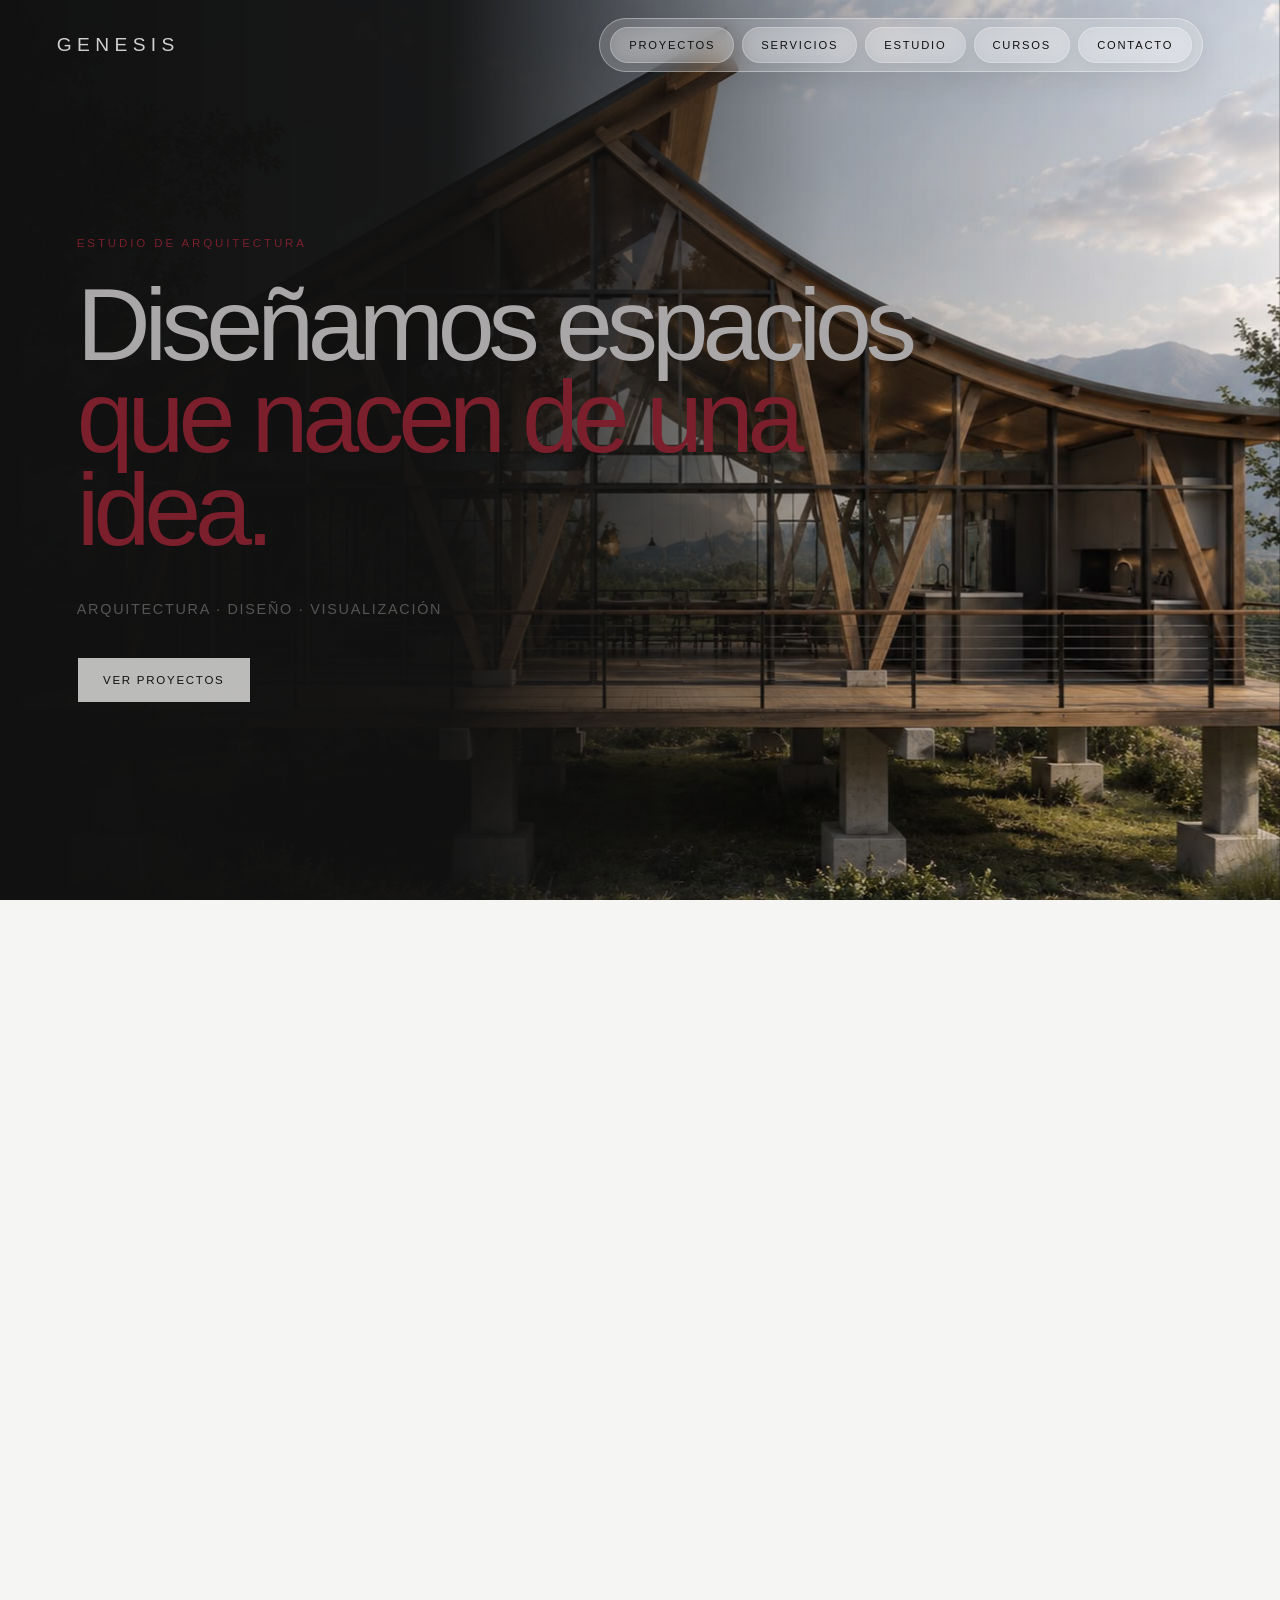
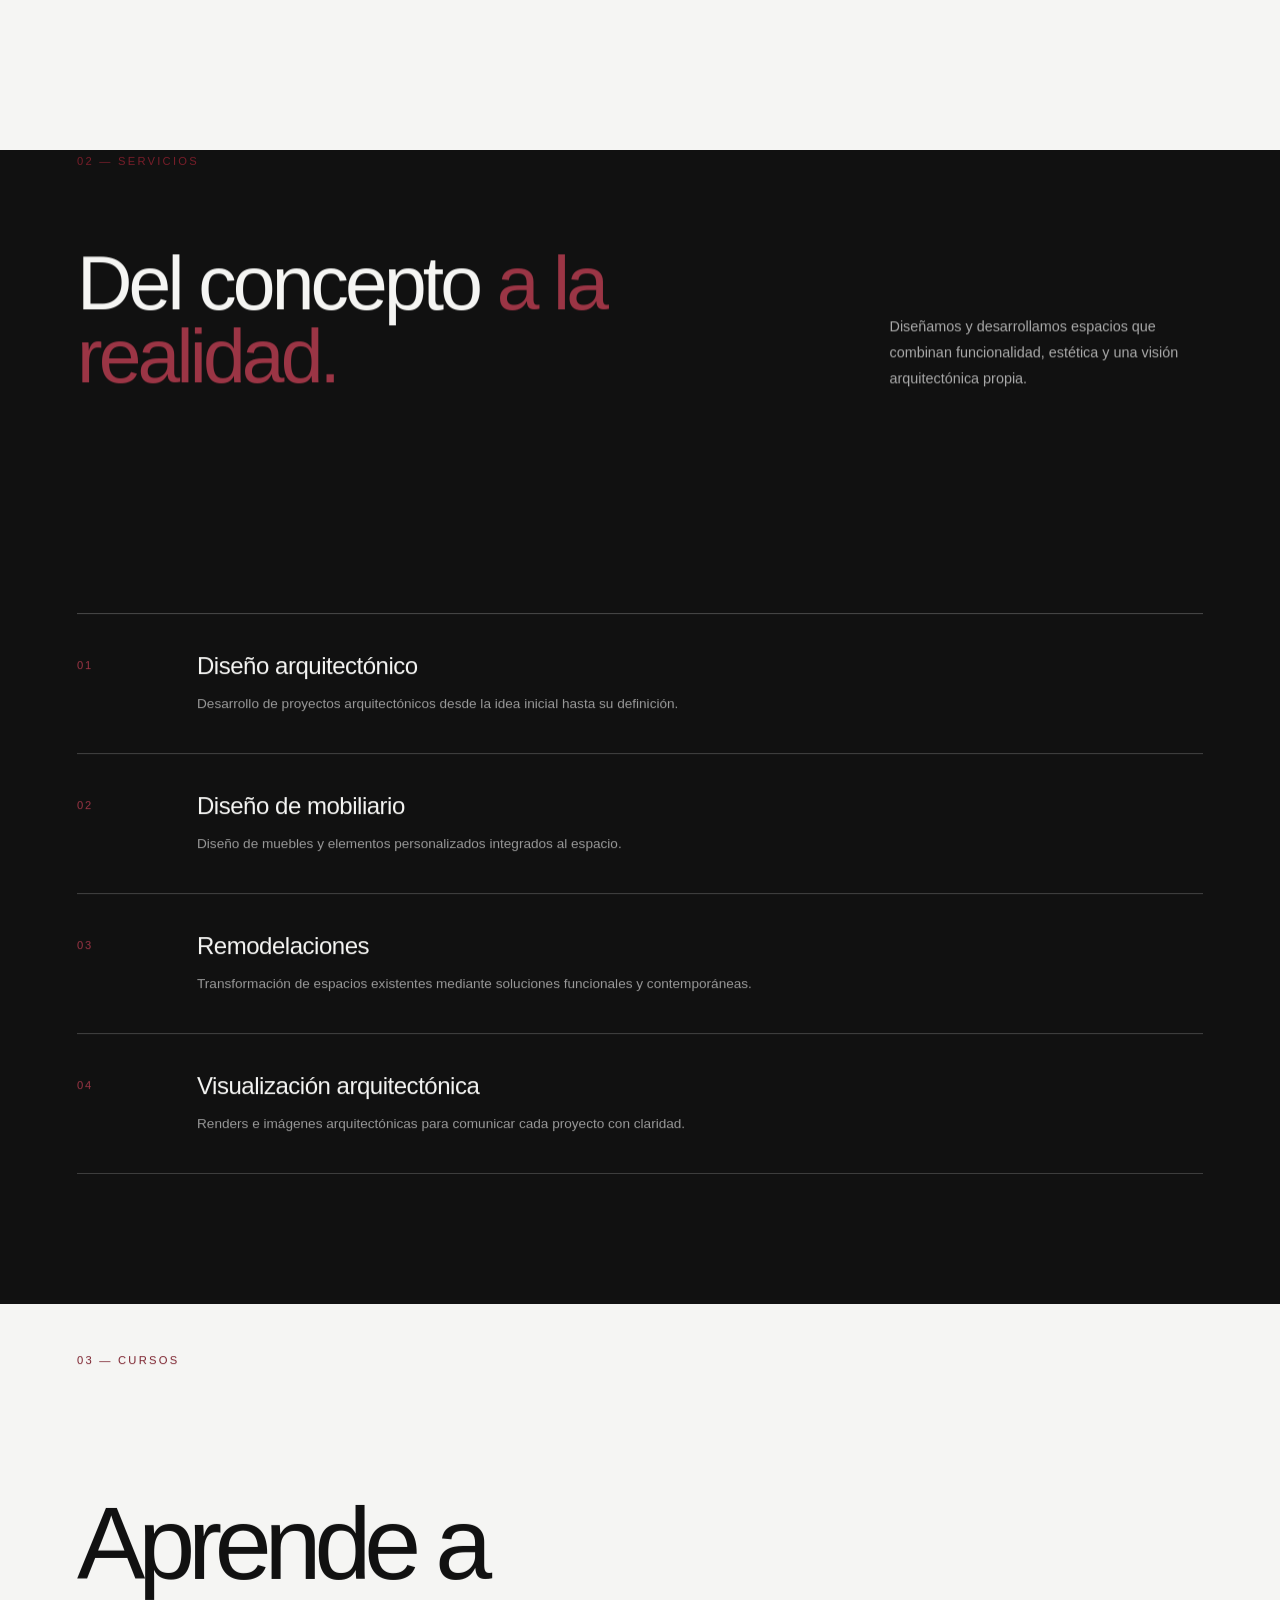
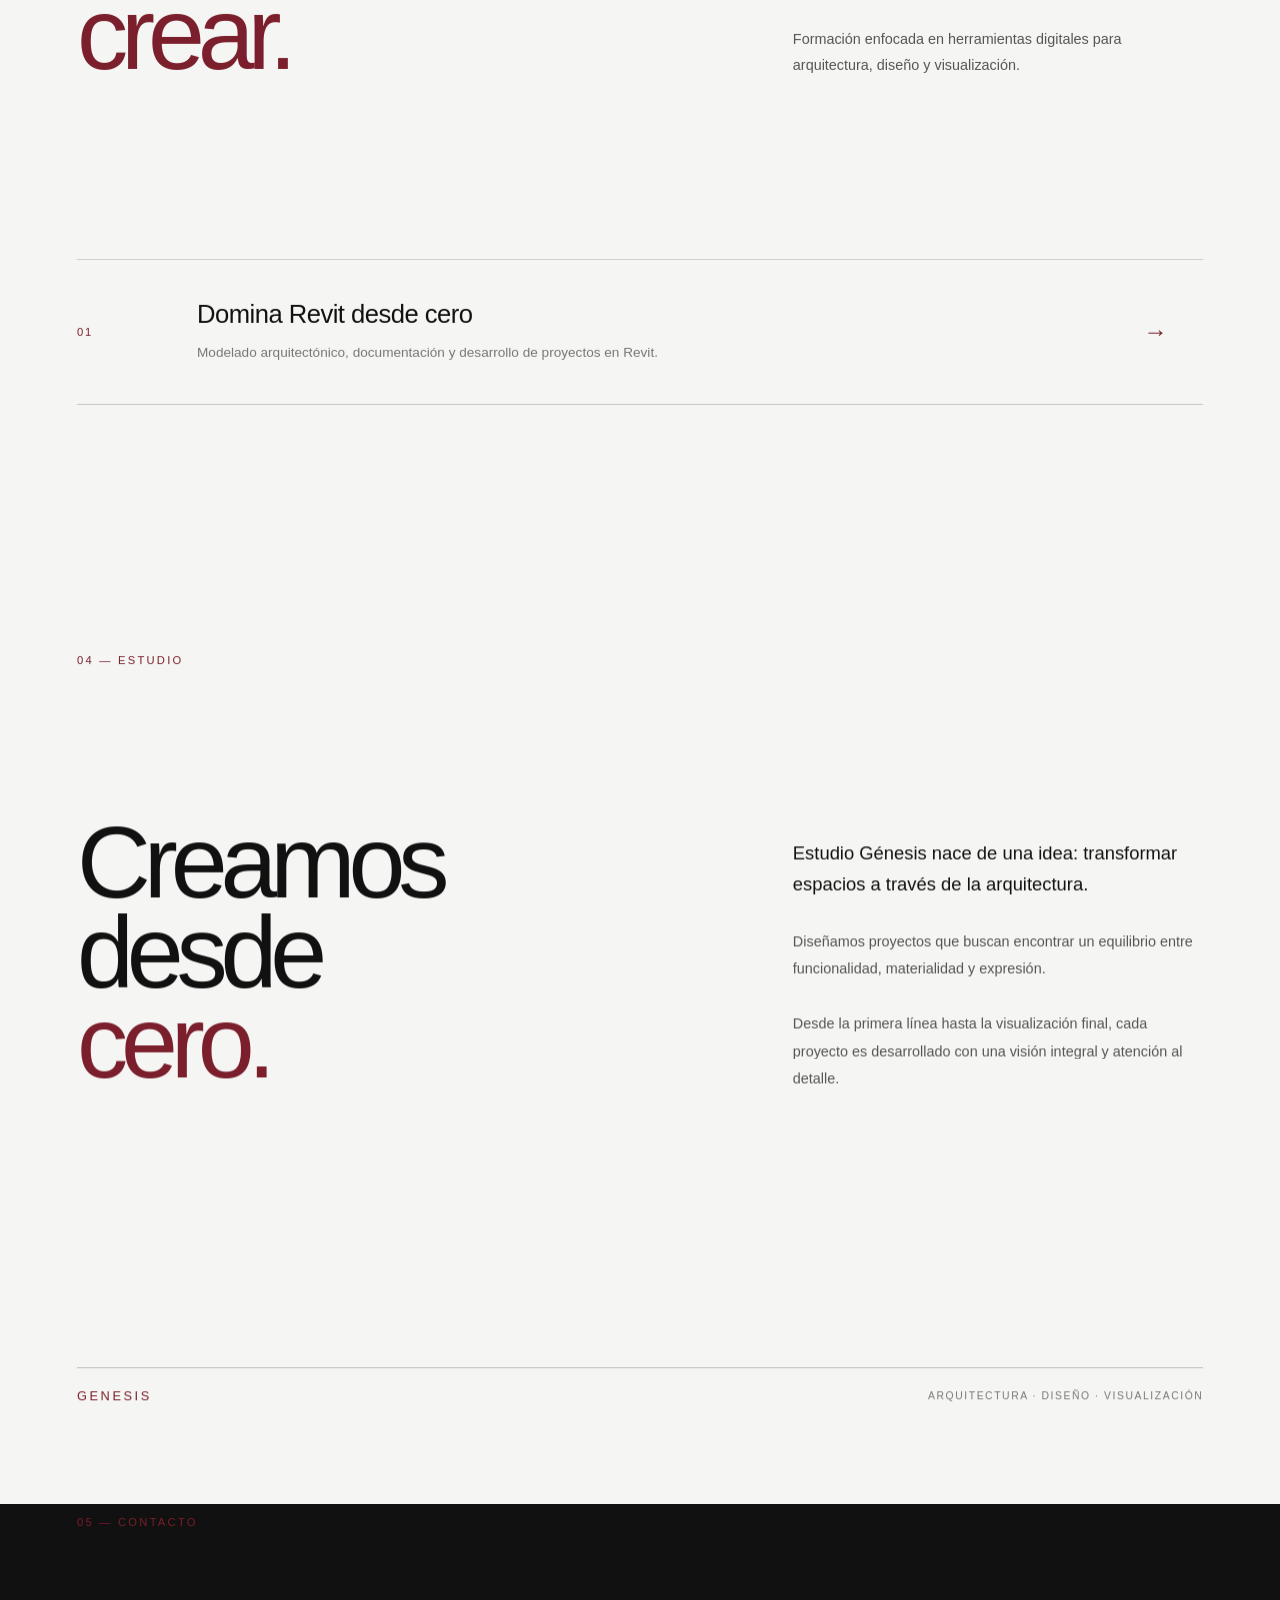
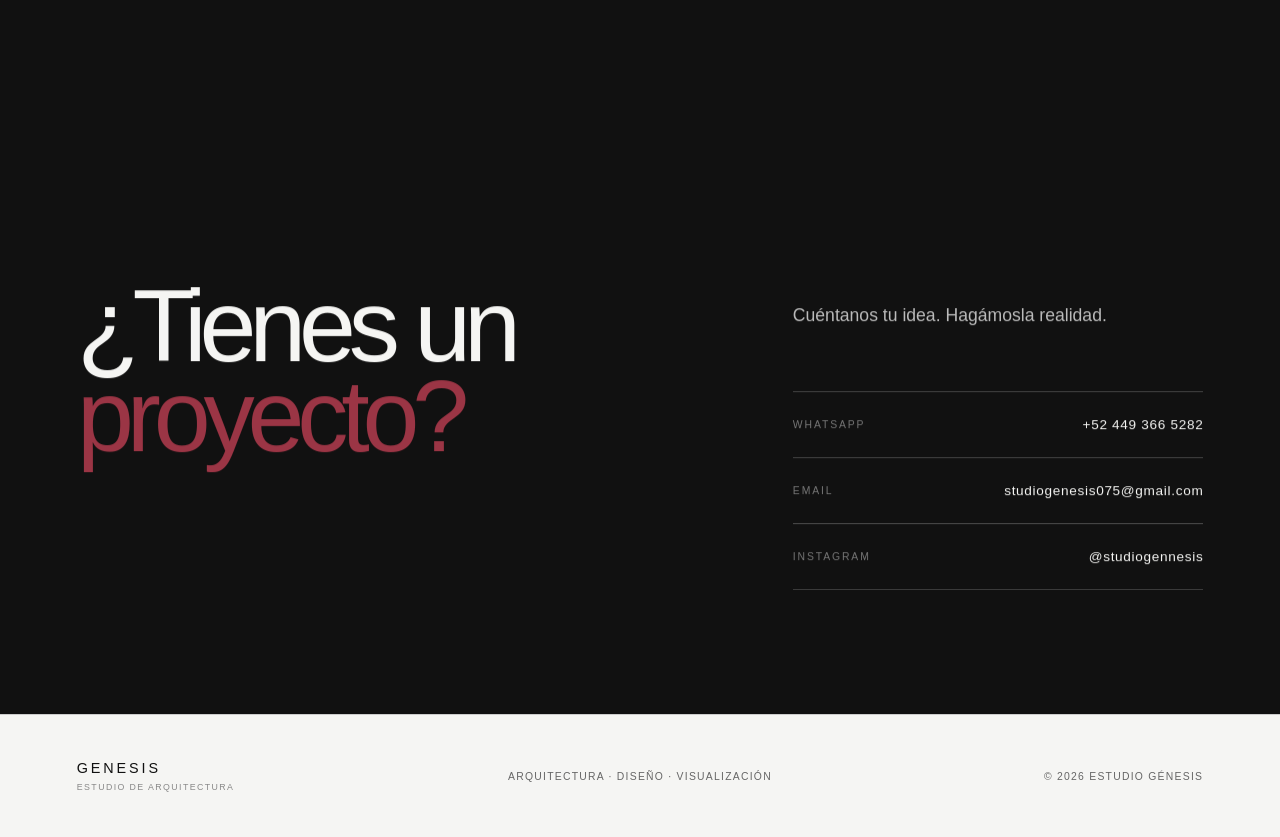
==== commit 194b2fb0: "Add files via upload" ====
--- a/index.html
+++ b/index.html
@@ -35,22 +35,27 @@
 
     <!-- NAVEGACIÓN -->
 
-    <header class="header">
-
-        <a href="#" class="logo">
-    GENESIS
-</a>
-
-
-        <nav class="nav">
-    <a href="#proyectos">Proyectos</a>
-    <a href="#servicios">Servicios</a>
-    <a href="#estudio">Estudio</a>
-    <a href="#cursos">Cursos</a>
-    <a href="#contacto">Contacto</a>
-</nav>
-
-    </header>
+  <header class="header">
+
+    <a href="#" class="logo">
+        GENESIS
+    </a>
+
+    <button class="menu-toggle" aria-label="Abrir menú">
+        <span></span>
+        <span></span>
+        <span></span>
+    </button>
+
+    <nav class="nav">
+        <a href="#proyectos">Proyectos</a>
+        <a href="#servicios">Servicios</a>
+        <a href="#estudio">Estudio</a>
+        <a href="#cursos">Cursos</a>
+        <a href="#contacto">Contacto</a>
+    </nav>
+
+</header>
 
 
 
@@ -643,6 +648,54 @@
 }
 </script>
 
+<script>
+    const menuToggle = document.querySelector('.menu-toggle');
+    const nav = document.querySelector('.nav');
+
+    if (menuToggle && nav) {
+        menuToggle.addEventListener('click', function () {
+            nav.classList.toggle('menu-open');
+        });
+    }
+</script>
+
+<script>
+(function () {
+
+    function genesisParallax() {
+
+        const elements = document.querySelectorAll(
+            '.projects > *, .services > *, .about > *, .courses > *, .contact > *'
+        );
+
+        elements.forEach(function (element) {
+
+            const rect = element.getBoundingClientRect();
+            const screenHeight = window.innerHeight;
+
+            if (rect.top < screenHeight && rect.bottom > 0) {
+
+                const center = rect.top + rect.height / 2;
+                const distance = (center - screenHeight / 2) * 0.30;
+
+                element.style.transform =
+                    'translateY(' + distance + 'px)';
+
+            }
+
+        });
+
+    }
+
+    window.addEventListener('scroll', genesisParallax, {
+        passive: true
+    });
+
+    genesisParallax();
+
+})();
+</script>
+
 </body>
 
 <script>
@@ -670,4 +723,5 @@
     });
 </script>
 
+
 </html>
--- a/style.css
+++ b/style.css
@@ -501,6 +501,10 @@
    CELULAR
    ========================================= */
 
+   .menu-toggle {
+    display: none;
+}
+
 @media (max-width: 600px) {
 
     .header {
@@ -508,29 +512,81 @@
 }
 
 
-  .nav {
+.nav {
+    display: none;
+
+    position: absolute;
+    top: 75px;
+    right: 4vw;
+
+    width: auto;
+    min-width: 160px;
+
+    padding: 10px;
+
+    flex-direction: column;
+    align-items: stretch;
+    gap: 4px;
+
+    background: rgba(17, 17, 17, 0.92);
+
+    border: 1px solid rgba(255, 255, 255, 0.18);
+    border-radius: 16px;
+
+    backdrop-filter: blur(18px);
+    -webkit-backdrop-filter: blur(18px);
+
+    box-shadow: 0 15px 40px rgba(0, 0, 0, 0.25);
+
+    z-index: 1000;
+}
+
+.nav.menu-open a {
+    padding: 11px 14px;
+
+    color: #d0d0d0;
+
+    background: transparent;
+    border: none;
+
+    font-size: 0.58rem;
+    letter-spacing: 0.1em;
+
+    text-align: left;
+}
+
+.nav.menu-open a:hover {
+    color: #9b3545;
+}
+
+.nav.menu-open {
     display: flex;
-    gap: 4px;
-    padding: 5px 6px;
 }
 
 .nav a {
-    padding: 7px 8px;
-    font-size: 0.48rem;
-    letter-spacing: 0.06em;
+    padding: 5px 7px;
+
+    font-size: 0.42rem;
+    letter-spacing: 0.05em;
+
+    white-space: nowrap;
+    flex: 0 0 auto;
 }
 
 
     .hero {
-        padding: 120px 5vw 70px;
-    }
-
-
-    .hero h1 {
-        font-size: clamp(3.3rem, 15vw, 5rem);
-
-        line-height: 0.92;
-    }
+    min-height: 100svh;
+    padding: 0 6vw;
+
+    display: flex;
+    align-items: center;
+}
+
+.hero h1 {
+    font-size: clamp(3rem, 15vw, 5rem);
+    line-height: 0.9;
+    max-width: 100%;
+}
 
 
     .projects,
@@ -546,6 +602,104 @@
 
         gap: 15px;
     }
+
+.hero-image {
+    position: absolute;
+    inset: 0;
+
+    width: 100%;
+    height: 100%;
+
+    overflow: hidden;
+}
+
+.hero-image img {
+    width: 100%;
+    height: 100%;
+
+    object-fit: cover;
+    object-position: center center;
+
+    display: block;
+}
+
+.hero-image img {
+    width: 100% !important;
+    height: 100% !important;
+    object-fit: cover !important;
+    object-position: center center !important;
+}
+
+.hero-image {
+    width: 100% !important;
+    height: 100% !important;
+}
+
+.hero {
+    background-color: #ffffff !important;
+}
+
+.hero-image {
+    background: #111111 !important;
+}
+
+.hero-image img {
+    opacity: 1 !important;
+}
+
+.menu-toggle {
+    display: flex;
+    flex-direction: column;
+    justify-content: center;
+    align-items: center;
+
+    width: 42px;
+    height: 42px;
+
+    padding: 0;
+
+    background: rgba(255, 255, 255, 0.18);
+
+    border: 1px solid rgba(255, 255, 255, 0.35);
+    border-radius: 50%;
+
+    backdrop-filter: blur(14px);
+    -webkit-backdrop-filter: blur(14px);
+
+    cursor: pointer;
+}
+
+.menu-toggle span {
+    display: block;
+
+    width: 16px;
+    height: 1px;
+
+    margin: 2px 0;
+
+    background: #111111;
+}
+
+.intro-content {
+    transform: scale(0.45);
+}
+
+.cube-sphere {
+    width: 420px;
+    height: 420px;
+}
+
+.intro-name {
+    margin-top: 100px;
+    font-size: 2rem;
+}
+
+.cube-sphere {
+    animation:
+        sphereRotate 7s linear infinite,
+        spherePulse 3s ease-in-out infinite;
+}
+
 
 }
 /* =========================================
@@ -2457,4 +2611,70 @@
     transition:
         opacity 0.5s ease,
         box-shadow 0.5s ease;
+}
+
+/* =========================================
+   ANIMACIÓN AL HACER SCROLL
+   ========================================= */
+
+.projects,
+.services,
+.about,
+.courses,
+.contact {
+    opacity: 0;
+    transform: translateY(60px);
+    transition:
+        opacity 0.9s ease,
+        transform 0.9s ease;
+}
+
+.projects.visible,
+.services.visible,
+.about.visible,
+.courses.visible,
+.contact.visible {
+    opacity: 1;
+    transform: translateY(0);
+}
+
+@supports (animation-timeline: view()) {
+
+    .projects,
+    .services,
+    .about,
+    .courses,
+    .contact {
+        animation: genesisReveal linear both;
+        animation-timeline: view();
+        animation-range: entry 0% entry 35%;
+    }
+
+}
+
+@keyframes genesisReveal {
+
+    from {
+        opacity: 0;
+        transform: translateY(80px);
+    }
+
+    to {
+        opacity: 1;
+        transform: translateY(0);
+    }
+
+}
+
+/* =========================================
+   PARALLAX
+   ========================================= */
+
+.projects > *,
+.services > *,
+.about > *,
+.courses > *,
+.contact > * {
+    transition: transform 0.15s linear;
+    will-change: transform;
 }
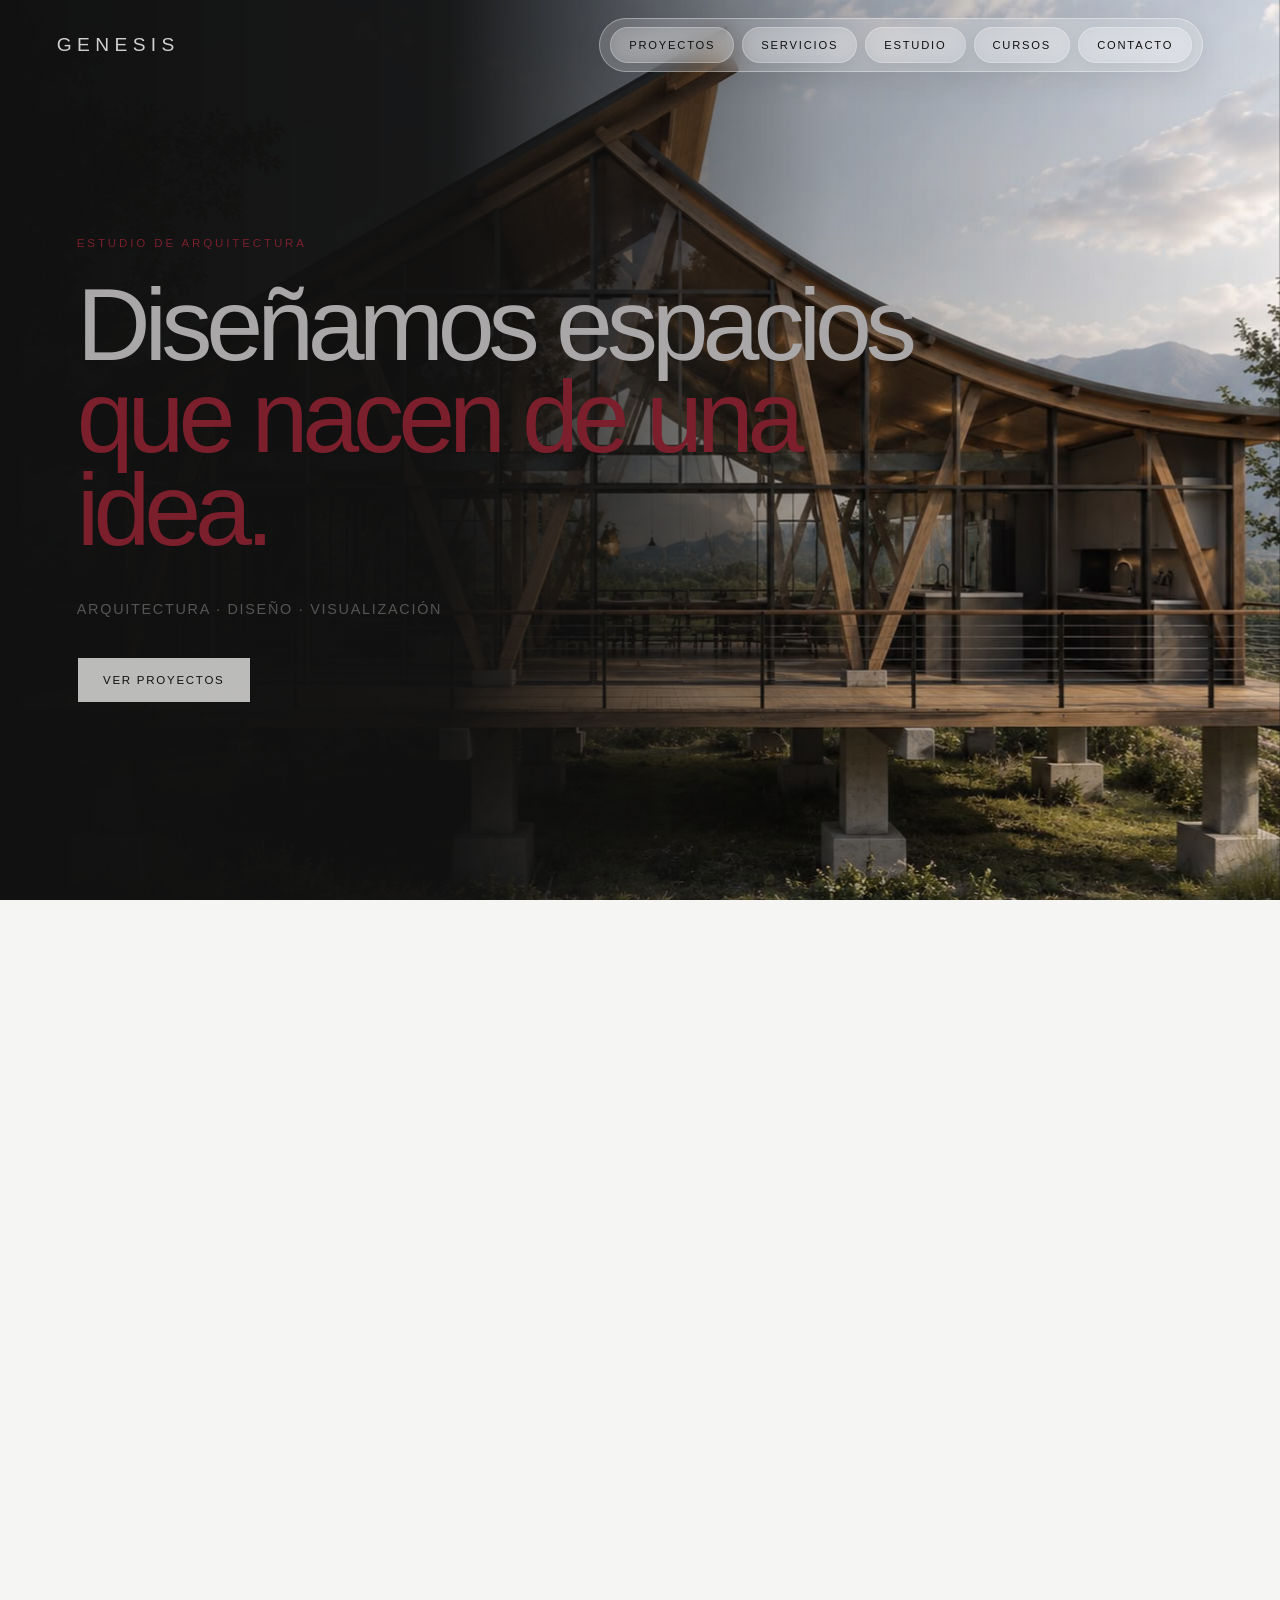
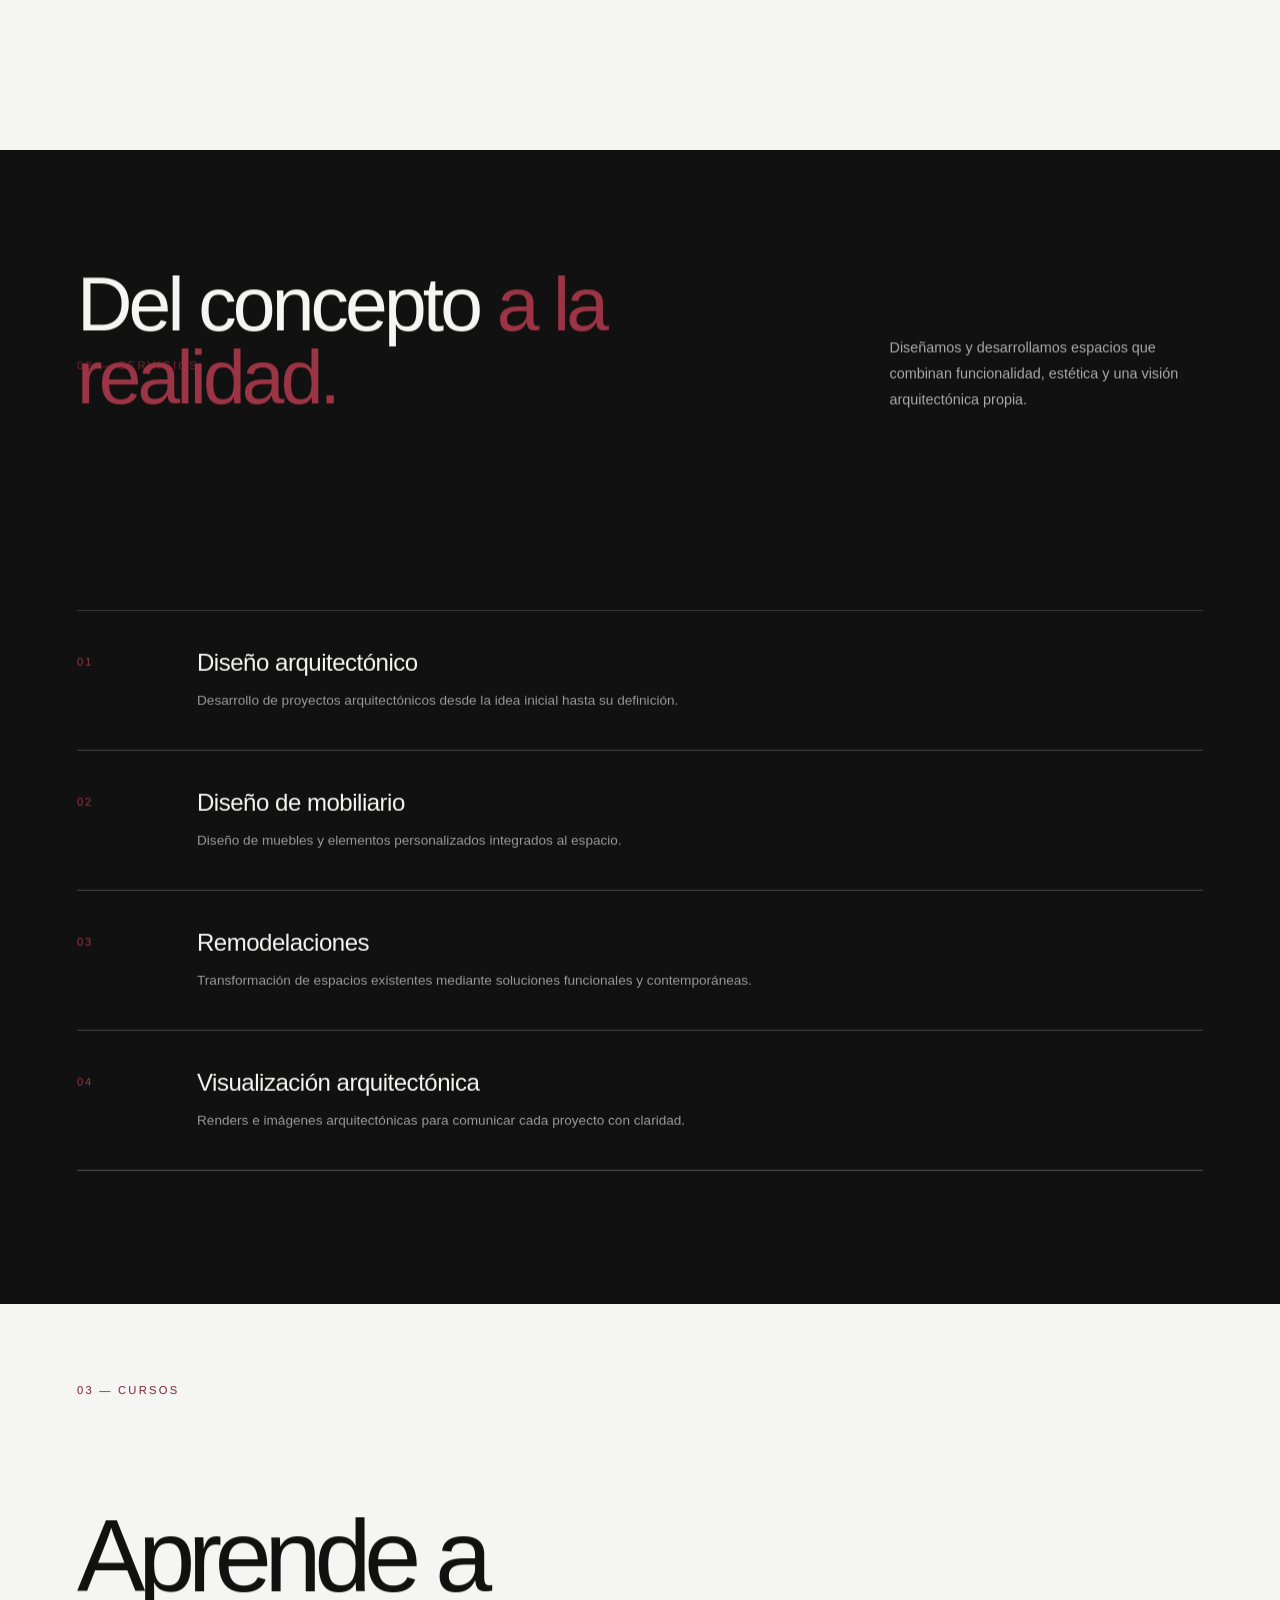
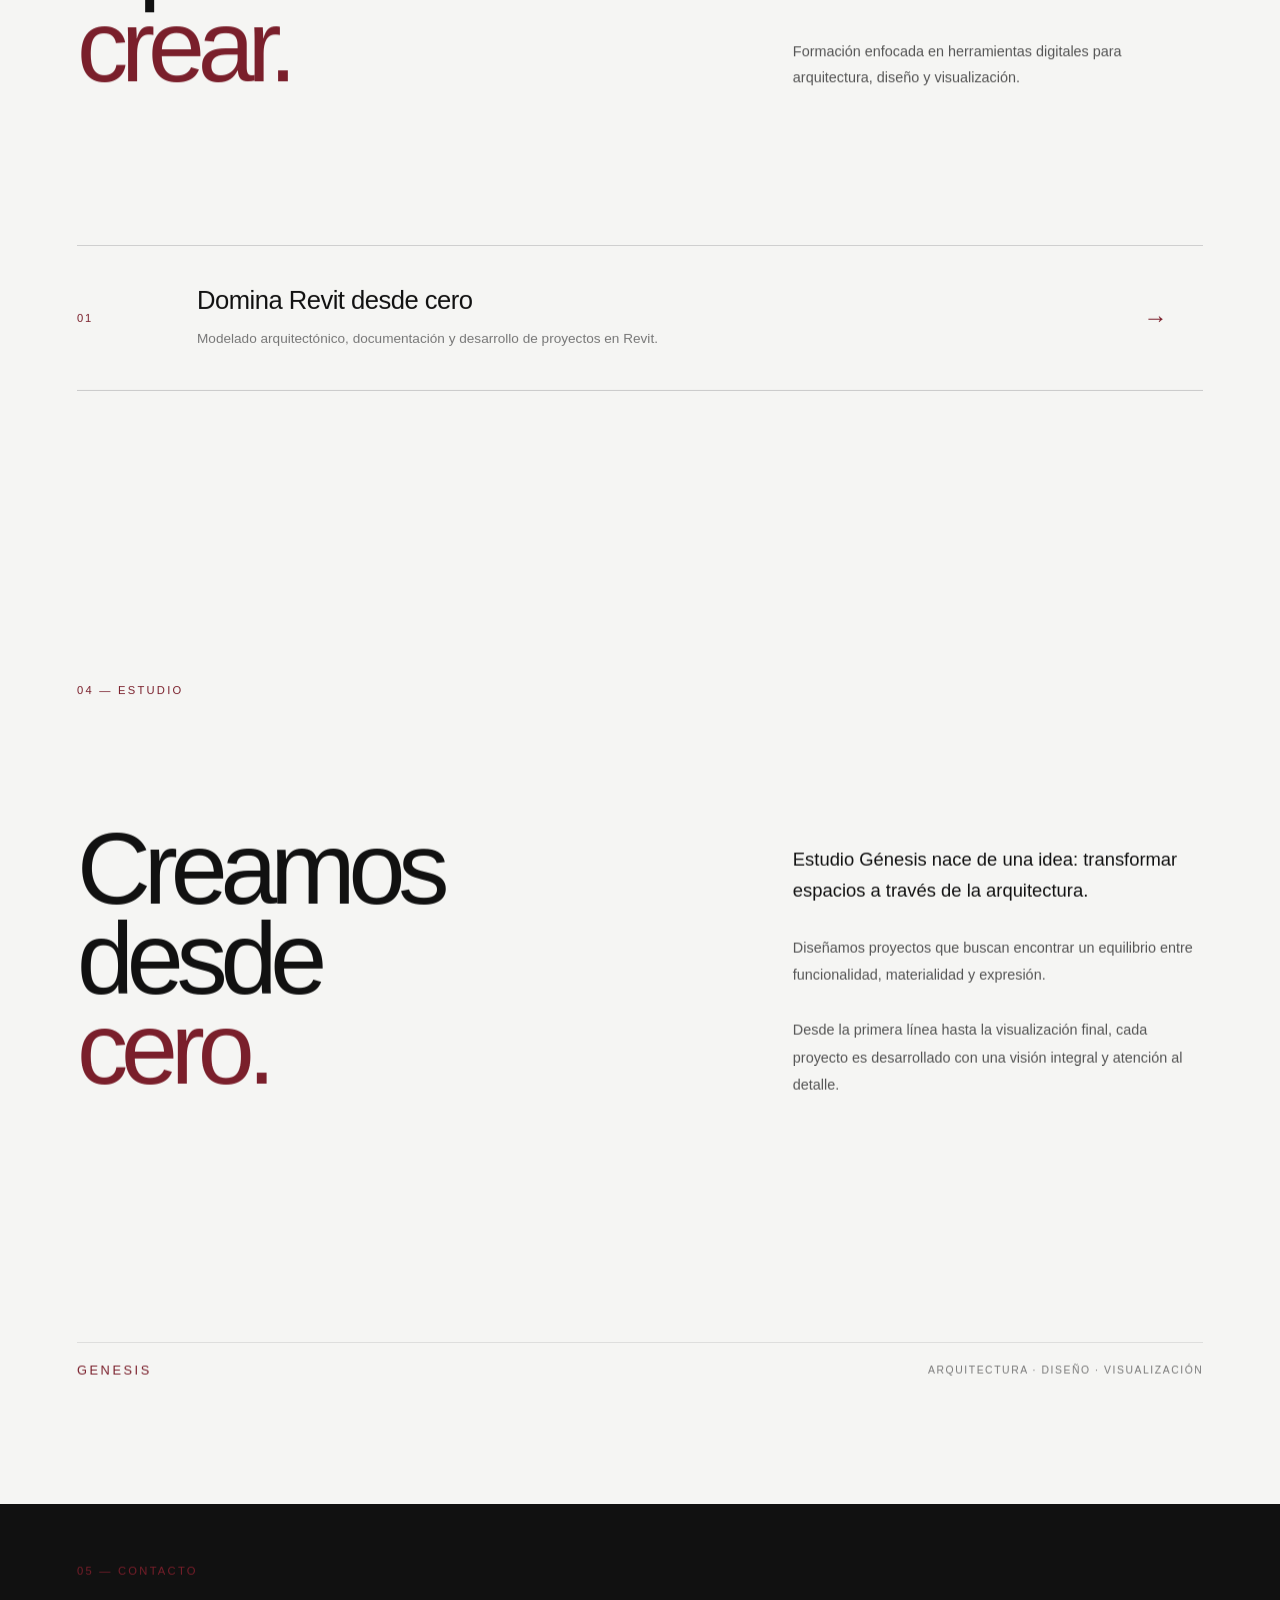
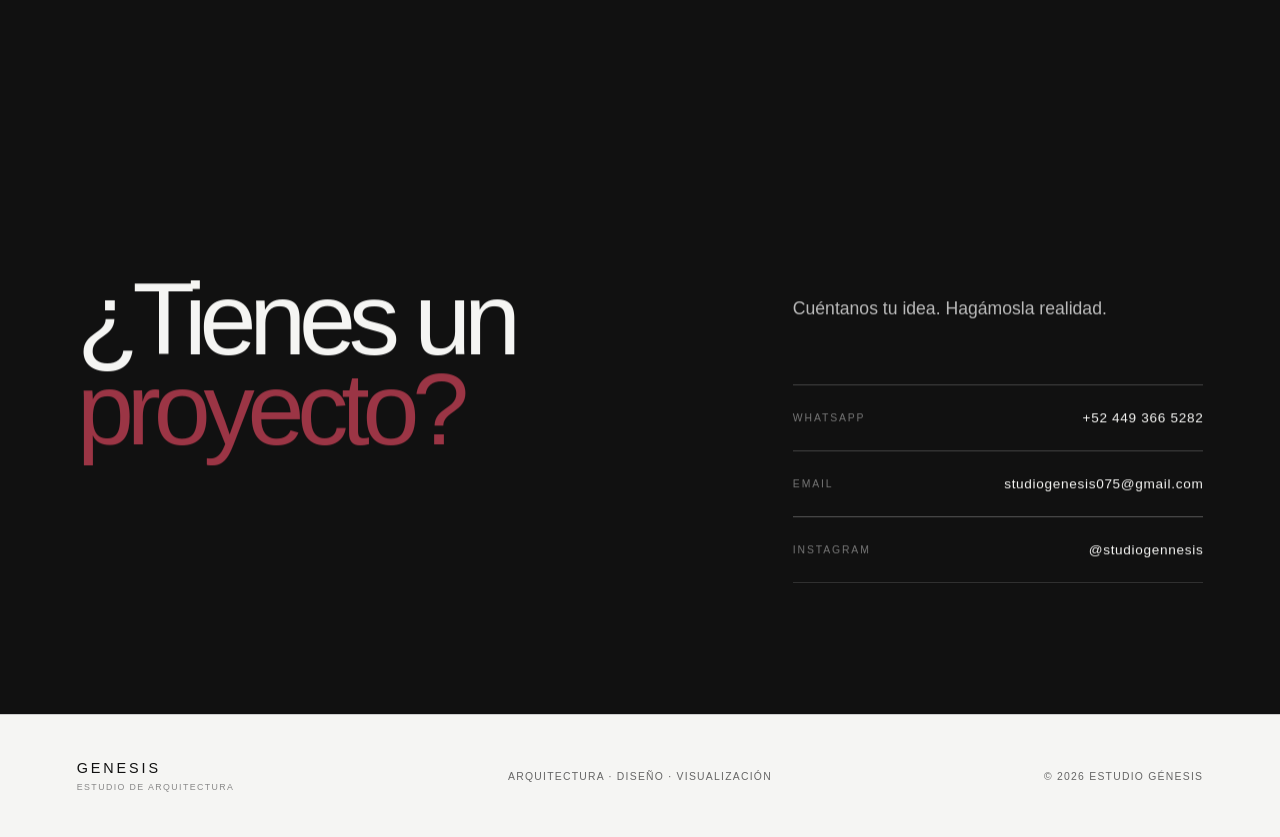
==== commit 1d573e7c: "Add files via upload" ====
--- a/index.html
+++ b/index.html
@@ -676,7 +676,7 @@
             if (rect.top < screenHeight && rect.bottom > 0) {
 
                 const center = rect.top + rect.height / 2;
-                const distance = (center - screenHeight / 2) * 0.30;
+                const distance = (center - screenHeight / 2) * 0.20;
 
                 element.style.transform =
                     'translateY(' + distance + 'px)';
